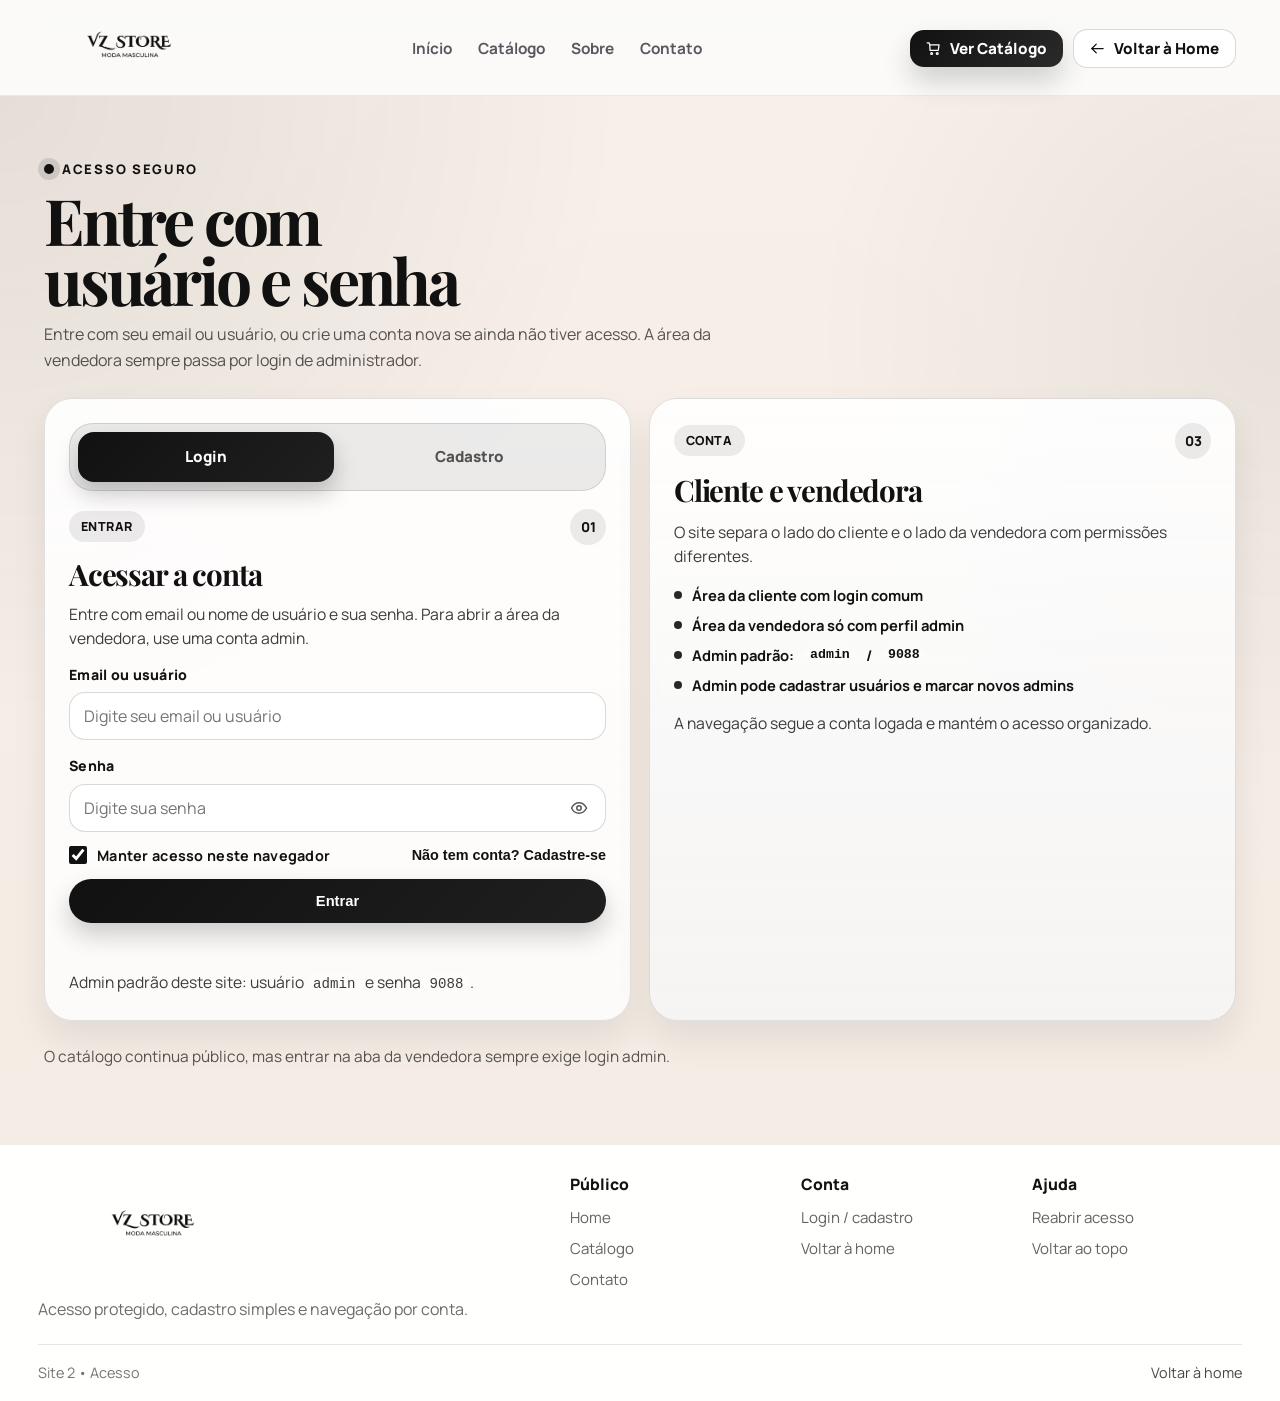
==== paginas/acesso.html @ 2d8616bf "Prepare VzSTORE site for GitHub Pages and fix seller access logic" ====
<!doctype html>
<html lang="pt-BR">
  <head>
    <meta charset="utf-8" />
    <meta name="viewport" content="width=device-width, initial-scale=1" />
    <title>VzSTORE | Acesso</title>
    <meta
      name="description"
      content="Página de login e cadastro da loja."
    />
    <link rel="preconnect" href="https://fonts.googleapis.com" />
    <link rel="preconnect" href="https://fonts.gstatic.com" crossorigin />
    <link
      href="https://fonts.googleapis.com/css2?family=Manrope:wght@400;500;600;700;800&family=Playfair+Display:wght@700;800&display=swap"
      rel="stylesheet"
    />
    <link rel="stylesheet" href="../estilizacoes/styles.css" />
  </head>
  <body data-page="access">
    <div class="page page--access">
      <header class="topbar">
        <div class="topbar__brand-group">
          <a class="brand" href="index.html" aria-label="Página inicial">
            <span class="brand__mark" aria-hidden="true"></span>
            <span class="brand__name">VzSTORE</span>
          </a>
        </div>

        <nav class="nav" aria-label="Navegação principal">
          <a class="nav__link" href="index.html#inicio">Início</a>
          <a class="nav__link" href="catalogo.html">Catálogo</a>
          <a class="nav__link" href="index.html#sobre">Sobre</a>
          <a class="nav__link" href="index.html#contato" data-whatsapp-link data-whatsapp-fallback="index.html#contato">Contato</a>
        </nav>

        <div class="topbar__actions">
          <a class="btn btn--solid" href="catalogo.html">
            <span class="btn__icon" aria-hidden="true">
              <svg viewBox="0 0 24 24" fill="none" stroke="currentColor" stroke-width="2" stroke-linecap="round" stroke-linejoin="round">
                <path d="M6 6h15l-1.5 9h-13z" />
                <path d="M6 6 5 3H2" />
                <circle cx="9" cy="20" r="1.5" />
                <circle cx="18" cy="20" r="1.5" />
              </svg>
            </span>
            <span>Ver Catálogo</span>
          </a>
          <a class="btn btn--light" href="index.html">
            <span class="btn__icon" aria-hidden="true">
              <svg viewBox="0 0 24 24" fill="none" stroke="currentColor" stroke-width="2" stroke-linecap="round" stroke-linejoin="round">
                <path d="M3 12h18" />
                <path d="m10 5-7 7 7 7" />
              </svg>
            </span>
            <span>Voltar à Home</span>
          </a>
        </div>
      </header>

      <main class="main">
        <section class="access" aria-labelledby="acesso-title">
          <div class="access__intro">
            <p class="access__eyebrow">Acesso seguro</p>
            <h1 class="access__title" id="acesso-title">Entre com usuário e senha</h1>
            <p class="access__lead">
              Entre com seu email ou usuário, ou crie uma conta nova se ainda não tiver acesso. A área da vendedora
              sempre passa por login de administrador.
            </p>
          </div>

          <div class="access-grid">
            <article class="access-card access-card--panel">
              <div class="access-tabs" role="tablist" aria-label="Entrar ou cadastrar">
                <button class="access-tab is-active" type="button" role="tab" aria-selected="true" data-access-tab="login">
                  Login
                </button>
                <button class="access-tab" type="button" role="tab" aria-selected="false" data-access-tab="register">
                  Cadastro
                </button>
              </div>

              <div class="access-panel is-active" data-access-panel="login" role="tabpanel">
                <form class="access-form" data-login-form>
                  <div class="access-card__top">
                    <span class="summary-card__chip">Entrar</span>
                    <span class="access-card__badge" aria-hidden="true">01</span>
                  </div>
                  <h3>Acessar a conta</h3>
                  <p>Entre com email ou nome de usuário e sua senha. Para abrir a área da vendedora, use uma conta admin.</p>

                  <input type="hidden" name="next" value="" data-login-next />

                  <label class="field">
                    <span>Email ou usuário</span>
                    <input
                      type="text"
                      name="identifier"
                      autocomplete="username"
                      placeholder="Digite seu email ou usuário"
                      required
                      data-login-identifier
                    />
                  </label>

                  <div class="field field--password">
                    <label for="login-password"><span>Senha</span></label>
                    <div class="field__password">
                      <input
                        id="login-password"
                        type="password"
                        name="password"
                        autocomplete="current-password"
                        placeholder="Digite sua senha"
                        required
                        data-login-password
                      />
                      <button
                        class="password-toggle"
                        type="button"
                        data-toggle-password
                        aria-pressed="false"
                        aria-label="Mostrar senha"
                        title="Mostrar senha"
                      >
                        <svg class="password-toggle__icon password-toggle__icon--show" viewBox="0 0 24 24" fill="none" stroke="currentColor" stroke-width="2" stroke-linecap="round" stroke-linejoin="round" aria-hidden="true">
                          <path d="M2 12s3.5-7 10-7 10 7 10 7-3.5 7-10 7-10-7-10-7Z" />
                          <circle cx="12" cy="12" r="3" />
                        </svg>
                        <svg class="password-toggle__icon password-toggle__icon--hide" viewBox="0 0 24 24" fill="none" stroke="currentColor" stroke-width="2" stroke-linecap="round" stroke-linejoin="round" aria-hidden="true">
                          <path d="M3 3l18 18" />
                          <path d="M10.6 10.6A3 3 0 0 0 12 15a3 3 0 0 0 2.4-1.2" />
                          <path d="M5.6 5.6C3.5 7.5 2 12 2 12s3.5 7 10 7a10.4 10.4 0 0 0 3.4-.6" />
                          <path d="M18.4 18.4C20.5 16.5 22 12 22 12s-3.5-7-10-7a10.4 10.4 0 0 0-3.4.6" />
                        </svg>
                      </button>
                    </div>
                  </div>

                  <div class="access-form__meta">
                    <label class="field field--inline">
                      <input type="checkbox" name="remember" checked />
                      <span>Manter acesso neste navegador</span>
                    </label>
                    <button class="access-form__link" type="button" data-access-switch="register">
                      Não tem conta? Cadastre-se
                    </button>
                  </div>

                  <button class="access-card__action" type="submit">Entrar</button>
                  <p class="access-form__status" data-login-message></p>
                  <p class="access-form__hint">Admin padrão deste site: usuário <code>admin</code> e senha <code>9088</code>.</p>
                </form>
              </div>

              <div class="access-panel" data-access-panel="register" hidden role="tabpanel">
                <form class="access-form" data-register-form>
                  <div class="access-card__top">
                    <span class="summary-card__chip">Cadastro</span>
                    <span class="access-card__badge" aria-hidden="true">02</span>
                  </div>
                  <h3>Criar conta</h3>
                  <p>Cadastre-se em poucos passos e depois use seu email ou usuário para entrar sempre que voltar.</p>

                  <div class="field-grid">
                    <label class="field">
                      <span>Nome</span>
                      <input type="text" name="name" autocomplete="name" placeholder="Seu nome" required data-register-name />
                    </label>
                    <label class="field">
                      <span>Email</span>
                      <input type="email" name="email" autocomplete="email" placeholder="voce@exemplo.com" required data-register-email />
                    </label>
                    <label class="field">
                      <span>Usuário</span>
                      <input type="text" name="username" autocomplete="username" placeholder="Escolha um usuário" required data-register-username />
                    </label>
                    <label class="field field--wide">
                      <span>Foto do perfil</span>
                      <input type="file" name="imageFile" accept="image/*" data-register-image-file />
                    </label>

                    <div class="field field--password">
                      <label for="register-password"><span>Senha</span></label>
                      <div class="field__password">
                        <input
                          id="register-password"
                          type="password"
                          name="password"
                          autocomplete="new-password"
                          placeholder="Crie sua senha"
                          required
                          data-register-password
                        />
                        <button
                          class="password-toggle"
                          type="button"
                          data-toggle-password
                          aria-pressed="false"
                          aria-label="Mostrar senha"
                          title="Mostrar senha"
                        >
                          <svg class="password-toggle__icon password-toggle__icon--show" viewBox="0 0 24 24" fill="none" stroke="currentColor" stroke-width="2" stroke-linecap="round" stroke-linejoin="round" aria-hidden="true">
                            <path d="M2 12s3.5-7 10-7 10 7 10 7-3.5 7-10 7-10-7-10-7Z" />
                            <circle cx="12" cy="12" r="3" />
                          </svg>
                          <svg class="password-toggle__icon password-toggle__icon--hide" viewBox="0 0 24 24" fill="none" stroke="currentColor" stroke-width="2" stroke-linecap="round" stroke-linejoin="round" aria-hidden="true">
                            <path d="M3 3l18 18" />
                            <path d="M10.6 10.6A3 3 0 0 0 12 15a3 3 0 0 0 2.4-1.2" />
                            <path d="M5.6 5.6C3.5 7.5 2 12 2 12s3.5 7 10 7a10.4 10.4 0 0 0 3.4-.6" />
                            <path d="M18.4 18.4C20.5 16.5 22 12 22 12s-3.5-7-10-7a10.4 10.4 0 0 0-3.4.6" />
                          </svg>
                        </button>
                      </div>
                    </div>

                    <label class="field">
                      <span>Confirmar senha</span>
                      <input
                        type="password"
                        name="confirmPassword"
                        autocomplete="new-password"
                        placeholder="Repita sua senha"
                        required
                        data-register-confirm
                      />
                    </label>
                  </div>

                  <div class="access-form__meta">
                    <p class="access-form__hint">Você poderá entrar usando seu email ou seu usuário.</p>
                    <button class="access-form__link" type="button" data-access-switch="login">
                      Já tenho conta
                    </button>
                  </div>

                  <button class="access-card__action" type="submit">Criar conta e entrar</button>
                  <p class="access-form__status" data-register-message></p>
                </form>
              </div>
            </article>

            <article class="access-card access-card--info">
              <div class="access-card__top">
                <span class="summary-card__chip">Conta</span>
                <span class="access-card__badge" aria-hidden="true">03</span>
              </div>
              <h3>Cliente e vendedora</h3>
              <p>O site separa o lado do cliente e o lado da vendedora com permissões diferentes.</p>
              <ul class="access-card__list" aria-label="Dicas de acesso">
                <li>Área da cliente com login comum</li>
                <li>Área da vendedora só com perfil admin</li>
                <li>Admin padrão: <code>admin</code> / <code>9088</code></li>
                <li>Admin pode cadastrar usuários e marcar novos admins</li>
              </ul>
              <p class="access-note">
                A navegação segue a conta logada e mantém o acesso organizado.
              </p>
            </article>
          </div>

          <p class="access-note">
            O catálogo continua público, mas entrar na aba da vendedora sempre exige login admin.
          </p>
        </section>
      </main>

      <footer class="footer">
        <div class="footer__inner">
          <div class="footer__brand">
            <a class="brand brand--footer" href="index.html">
              <span class="brand__mark" aria-hidden="true"></span>
              <span class="brand__name">VzSTORE</span>
            </a>
            <p>
              Acesso protegido, cadastro simples e navegação por conta.
            </p>
          </div>

          <div class="footer__columns">
            <div class="footer__group">
              <h3>Público</h3>
              <a href="index.html">Home</a>
              <a href="catalogo.html">Catálogo</a>
              <a href="index.html#contato" data-whatsapp-link data-whatsapp-fallback="index.html#contato">Contato</a>
            </div>

            <div class="footer__group">
              <h3>Conta</h3>
              <a href="acesso.html">Login / cadastro</a>
              <a href="index.html">Voltar à home</a>
            </div>

            <div class="footer__group">
              <h3>Ajuda</h3>
              <a href="acesso.html">Reabrir acesso</a>
              <a href="#acesso-title">Voltar ao topo</a>
            </div>
          </div>
        </div>

        <div class="footer__small">
          <span>Site 2 • Acesso</span>
          <a href="index.html">Voltar à home</a>
        </div>
      </footer>
    </div>
    <script defer src="../scripts/site.js"></script>
  </body>
</html>
---- estilizacoes/styles.css ----
:root {
  --bg: #0d0f14;
  --shell: rgba(255, 255, 255, 0.94);
  --shell-line: rgba(255, 255, 255, 0.42);
  --text: #1b1820;
  --muted: #69616f;
  --accent: #111111;
  --accent-strong: #000000;
  --accent-soft: rgba(17, 17, 17, 0.08);
  --cream: #f7efe8;
  --shadow: 0 30px 80px rgba(0, 0, 0, 0.34);
  --radius: 30px;
}

*,
*::before,
*::after {
  box-sizing: border-box;
}

html {
  scroll-behavior: smooth;
  scroll-padding-top: var(--topbar-height, 88px);
}

body {
  margin: 0;
  min-height: 100dvh;
  font-family: "Manrope", system-ui, -apple-system, BlinkMacSystemFont, "Segoe UI", sans-serif;
  color: var(--text);
  overflow-x: hidden;
  background: var(--cream);
  padding-top: var(--topbar-height, 88px);
}

body.is-cart-dialog-open,
body.is-ui-dialog-open {
  overflow: hidden;
}

a {
  color: inherit;
}

.page {
  position: relative;
  display: flex;
  flex-direction: column;
  width: 100%;
  min-height: 100dvh;
  margin: 0;
  overflow-x: hidden;
  border-radius: 0;
  background: transparent;
}

.page--home {
  background: var(--cream);
}

.page--access {
  background:
    radial-gradient(circle at top left, rgba(17, 17, 17, 0.08), transparent 34%),
    radial-gradient(circle at right 18%, rgba(17, 17, 17, 0.06), transparent 28%),
    linear-gradient(180deg, #f7efe8 0%, #f4ebe3 100%);
}

.page--checkout {
  background:
    radial-gradient(circle at top left, rgba(17, 17, 17, 0.08), transparent 34%),
    radial-gradient(circle at right 18%, rgba(17, 17, 17, 0.05), transparent 28%),
    linear-gradient(180deg, #f8f0ea 0%, #f4ebe3 100%);
}

.topbar {
  position: fixed;
  inset: 0 0 auto 0;
  z-index: 120;
  display: flex;
  align-items: center;
  justify-content: space-between;
  gap: 16px;
  padding: 10px clamp(18px, 4vw, 44px) 8px;
  background: rgba(255, 255, 255, 0.66);
  border-bottom: 1px solid rgba(25, 18, 22, 0.07);
  backdrop-filter: blur(18px);
}

.topbar__brand-group {
  display: flex;
  align-items: center;
  gap: 10px;
  min-width: 0;
  margin-left: -80px;
}

.brand {
  display: inline-flex;
  align-items: center;
  gap: 10px;
  text-decoration: none;
  font-weight: 800;
  letter-spacing: 0.02em;
  white-space: nowrap;
}

.brand__mark {
  width: 18px;
  height: 18px;
  border-radius: 999px;
  background: radial-gradient(circle at 35% 35%, #5f5f5f 0%, var(--accent) 42%, var(--accent-strong) 100%);
  box-shadow: 0 0 0 8px rgba(17, 17, 17, 0.11);
}

.topbar .brand__mark {
  width: clamp(240px, 18vw, 340px);
  height: clamp(74px, 6vw, 110px);
  transform: scale(1.42);
  transform-origin: left center;
}

.brand__name {
  font-size: 0.98rem;
}

.topbar__menu-toggle {
  display: inline-grid;
  place-items: center;
  width: 40px;
  height: 40px;
  padding: 0;
  flex: 0 0 auto;
  border-radius: 12px;
  border: 1px solid rgba(17, 17, 17, 0.2);
  background: rgba(255, 255, 255, 0.9);
  color: var(--accent);
  box-shadow: 0 10px 18px rgba(16, 12, 10, 0.06);
  cursor: pointer;
  transition:
    transform 0.2s ease,
    border-color 0.2s ease,
    background 0.2s ease,
    box-shadow 0.2s ease,
    color 0.2s ease;
  will-change: transform;
}

.topbar__menu-toggle svg {
  width: 18px;
  height: 18px;
  display: block;
}

.topbar__menu-toggle:hover {
  transform: translateY(-1px) scale(1.03);
  border-color: rgba(17, 17, 17, 0.32);
  box-shadow: 0 14px 22px rgba(16, 12, 10, 0.08);
}

.topbar__menu-toggle:active {
  transform: translateY(0) scale(0.95);
}

.topbar__menu-toggle.is-active,
.topbar__menu-toggle[aria-expanded="true"] {
  color: #fff;
  background: linear-gradient(135deg, var(--accent), #1f1f1f);
  border-color: transparent;
  box-shadow: 0 14px 24px rgba(17, 17, 17, 0.22);
}

.nav {
  display: flex;
  align-items: center;
  gap: 26px;
  flex-wrap: wrap;
  justify-content: center;
}

.nav__link {
  position: relative;
  text-decoration: none;
  color: rgba(27, 24, 32, 0.72);
  font-size: 0.96rem;
  font-weight: 700;
  transition: color 0.2s ease;
}

.nav__link:hover,
.nav__link[aria-current="page"] {
  color: var(--accent);
}

.nav__link::after {
  content: "";
  position: absolute;
  left: 0;
  right: 0;
  bottom: -8px;
  height: 2px;
  border-radius: 999px;
  background: currentColor;
  transform: scaleX(0);
  transform-origin: center;
  transition: transform 0.2s ease;
  opacity: 0.85;
}

.nav__link:hover::after,
.nav__link[aria-current="page"]::after {
  transform: scaleX(1);
}

.topbar__actions {
  display: flex;
  align-items: center;
  gap: 10px;
  flex-wrap: wrap;
  justify-content: flex-end;
}

.btn {
  display: inline-flex;
  align-items: center;
  gap: 9px;
  padding: 11px 16px;
  border-radius: 14px;
  text-decoration: none;
  font-size: 0.95rem;
  font-weight: 800;
  line-height: 1;
  transition:
    transform 0.2s ease,
    box-shadow 0.2s ease,
    background 0.2s ease,
    border-color 0.2s ease;
  white-space: nowrap;
  will-change: transform;
}

.btn:hover {
  transform: translateY(-2px) scale(1.02);
}

.btn:active {
  transform: translateY(0) scale(0.97);
}

.btn:disabled {
  opacity: 0.52;
  cursor: not-allowed;
  transform: none;
  box-shadow: none;
}

.btn__icon {
  display: inline-grid;
  place-items: center;
  width: 15px;
  height: 15px;
  flex: 0 0 auto;
}

.btn__icon svg {
  width: 100%;
  height: 100%;
  display: block;
}

.btn--solid {
  color: #fff;
  background: linear-gradient(135deg, var(--accent) 0%, #1f1f1f 100%);
  box-shadow: 0 12px 24px rgba(17, 17, 17, 0.24);
}

.btn--solid:hover {
  box-shadow: 0 16px 28px rgba(17, 17, 17, 0.3);
}

.btn--light {
  color: var(--accent);
  background: rgba(255, 255, 255, 0.98);
  border: 1px solid rgba(17, 17, 17, 0.28);
}

.btn--light:hover {
  background: rgba(255, 255, 255, 1);
  border-color: rgba(17, 17, 17, 0.4);
}

.main {
  display: block;
  width: 100%;
}

.hero {
  position: relative;
  display: grid;
  grid-template-columns: minmax(0, 1.04fr) minmax(0, 0.96fr);
  min-height: clamp(760px, 86dvh, 980px);
  overflow: hidden;
  background: #f7efe8 url("../imagens/fundo.png") center center / cover no-repeat;
}

.hero__copy,
.hero__visual {
  position: relative;
  z-index: 1;
  background: transparent;
}

.hero__copy {
  display: flex;
  flex-direction: column;
  justify-content: center;
  gap: 22px;
  padding: clamp(30px, 4.2vw, 78px) clamp(22px, 5vw, 72px) clamp(48px, 4.5vw, 64px)
    clamp(56px, 8vw, 132px);
}

.hero__eyebrow {
  display: inline-flex;
  align-items: center;
  gap: 8px;
  width: fit-content;
  margin: 0;
  color: var(--accent);
  font-size: 0.94rem;
  font-weight: 900;
  letter-spacing: 0.16em;
  text-transform: uppercase;
}

.hero__eyebrow::before {
  content: "";
  width: 11px;
  height: 11px;
  border-radius: 999px;
  background: var(--accent);
  box-shadow: 0 0 0 7px rgba(17, 17, 17, 0.14);
}

.hero h1 {
  margin: 0;
  max-width: 7.2ch;
  font-family: "Playfair Display", Georgia, serif;
  font-size: clamp(4.25rem, 6.9vw, 7.3rem);
  line-height: 0.88;
  letter-spacing: -0.05em;
}

.hero h1 span {
  color: var(--accent);
}

.hero__lead {
  margin: 0;
  max-width: 38rem;
  color: var(--muted);
  font-size: clamp(1.08rem, 1.35vw, 1.28rem);
  line-height: 1.55;
}

.hero__actions {
  display: flex;
  align-items: center;
  flex-wrap: wrap;
  gap: 18px;
}

.hero__actions .btn {
  min-height: 60px;
  padding: 18px 32px;
  font-size: 1.12rem;
  border-radius: 20px;
}

.hero__benefits {
  display: flex;
  align-items: flex-start;
  flex-wrap: wrap;
  gap: 18px 20px;
  margin: 6px 0 0;
  padding: 0;
  list-style: none;
}

.hero__benefits li {
  display: flex;
  align-items: center;
  gap: 10px;
  color: rgba(27, 24, 32, 0.84);
  font-size: 0.98rem;
  font-weight: 700;
}

.benefit__icon {
  display: grid;
  place-items: center;
  width: 42px;
  height: 42px;
  flex: 0 0 auto;
  color: var(--accent);
  background: rgba(17, 17, 17, 0.08);
  border: 1px solid rgba(17, 17, 17, 0.12);
  border-radius: 14px;
}

.benefit__icon svg {
  width: 19px;
  height: 19px;
}

.benefit__text {
  display: flex;
  flex-direction: column;
  line-height: 1.08;
}

.benefit__text small {
  color: var(--muted);
  font-weight: 600;
}

.hero__visual {
  display: flex;
  align-items: flex-end;
  justify-content: center;
  padding: clamp(18px, 2vw, 28px) clamp(16px, 3vw, 40px) 0 0;
  overflow: visible;
}

.hero__model {
  width: min(100%, 740px);
  max-height: 100%;
  margin-top: 0;
  margin-right: 0;
  filter: none;
  object-fit: contain;
  align-self: flex-end;
  transform: translateY(24px) scale(1.05);
  transform-origin: bottom center;
}

.section {
  position: relative;
  padding-inline: clamp(14px, 2.8vw, 44px);
}

.section__inner {
  width: min(100%, 1600px);
  margin: 0 auto;
}

.section__head {
  display: flex;
  align-items: flex-end;
  justify-content: space-between;
  gap: 20px;
  margin-bottom: 24px;
}

.section__head--stack {
  flex-direction: column;
  align-items: flex-start;
  gap: 10px;
}

.section__eyebrow {
  display: inline-flex;
  align-items: center;
  gap: 8px;
  margin: 0 0 10px;
  color: var(--accent);
  font-size: 0.82rem;
  font-weight: 900;
  letter-spacing: 0.13em;
  text-transform: uppercase;
}

.section__dot {
  width: 10px;
  height: 10px;
  border-radius: 999px;
  background: var(--accent);
  box-shadow: 0 0 0 6px rgba(17, 17, 17, 0.12);
}

.section h2,
.operation-card h3,
.summary-card h3 {
  margin: 0;
  font-family: "Playfair Display", Georgia, serif;
  letter-spacing: -0.04em;
}

.section h2 {
  font-size: clamp(2rem, 3vw, 3.25rem);
  line-height: 0.98;
}

.section__lead {
  margin: 0;
  max-width: 40rem;
  color: var(--muted);
  font-size: 1rem;
  line-height: 1.55;
}

.section__action {
  display: inline-flex;
  align-items: center;
  justify-content: center;
  min-height: 40px;
  padding: 0 18px;
  border-radius: 999px;
  border: 1px solid rgba(17, 17, 17, 0.28);
  color: var(--accent);
  text-decoration: none;
  font-size: 0.92rem;
  font-weight: 800;
  white-space: nowrap;
  transition:
    transform 0.2s ease,
    background 0.2s ease,
    border-color 0.2s ease;
}

.section__action:hover {
  transform: translateY(-1px);
  background: rgba(255, 255, 255, 0.88);
  border-color: rgba(17, 17, 17, 0.42);
}

.section--catalog {
  position: relative;
  isolation: isolate;
  padding-top: clamp(18px, 2.4vw, 32px);
  padding-bottom: clamp(24px, 3vw, 42px);
  background: rgba(255, 255, 255, 0.94);
  box-shadow: 0 -18px 48px rgba(17, 17, 17, 0.16);
}

.section--catalog::before {
  content: "";
  position: absolute;
  inset: -44px 0 auto;
  height: 120px;
  background: linear-gradient(180deg, rgba(17, 17, 17, 0.28) 0%, rgba(17, 17, 17, 0.12) 36%, rgba(17, 17, 17, 0) 100%);
  filter: blur(18px);
  pointer-events: none;
  z-index: 0;
}

.section--catalog .section__inner {
  position: relative;
  z-index: 1;
}

.section--summary {
  padding-top: clamp(24px, 3vw, 42px);
  padding-bottom: clamp(30px, 4vw, 52px);
  background: rgba(248, 240, 235, 0.92);
}

.section--operations {
  padding-top: clamp(34px, 4vw, 64px);
  padding-bottom: clamp(42px, 5vw, 76px);
  background: rgba(255, 249, 245, 0.95);
}

.section--cta {
  padding-top: clamp(20px, 2.6vw, 34px);
  padding-bottom: clamp(22px, 3vw, 38px);
  background: linear-gradient(180deg, rgba(248, 240, 235, 0.95), rgba(255, 255, 255, 0.94));
}

.catalog-rail {
  display: grid;
  grid-auto-flow: column;
  grid-auto-columns: clamp(240px, 31vw, 300px);
  gap: 16px;
  align-items: stretch;
  width: 100%;
  overflow-x: auto;
  overflow-y: hidden;
  padding-bottom: 10px;
  overscroll-behavior-x: contain;
  scroll-snap-type: x proximity;
  -webkit-overflow-scrolling: touch;
}

.catalog-workspace {
  display: grid;
  grid-template-columns: minmax(0, 1fr) minmax(300px, 360px);
  gap: 24px;
  align-items: start;
}

.catalog-workspace > .catalog-rail {
  min-width: 0;
}

.catalog-cart-panel {
  position: sticky;
  top: calc(var(--topbar-height, 88px) + 16px);
  align-self: start;
  min-width: 0;
}

.catalog-cart-panel__card {
  min-height: 0;
}

.catalog-cart-panel__card .cart-preview {
  display: grid;
  gap: 14px;
}

.catalog-cart-panel__card--empty {
  gap: 14px;
}

.catalog-rail--carousel {
  width: 100%;
}

.catalog-rail > .product-card {
  width: 100%;
  min-width: 0;
  scroll-snap-align: start;
}

.catalog-carousel {
  display: grid;
  gap: 14px;
  width: 100%;
}

.catalog-carousel__toolbar {
  display: flex;
  align-items: center;
  justify-content: space-between;
  gap: 12px;
  flex-wrap: wrap;
}

.catalog-carousel__controls {
  display: flex;
  align-items: center;
  gap: 10px;
  flex-wrap: wrap;
}

.catalog-carousel__nav {
  display: inline-flex;
  align-items: center;
  justify-content: center;
  min-height: 44px;
  padding: 0 16px;
  border-radius: 999px;
  border: 1px solid rgba(17, 17, 17, 0.16);
  background: rgba(255, 255, 255, 0.92);
  color: var(--accent);
  font: inherit;
  font-size: 0.9rem;
  font-weight: 900;
  cursor: pointer;
  box-shadow: 0 10px 18px rgba(16, 12, 10, 0.08);
  transition:
    transform 0.2s ease,
    box-shadow 0.2s ease,
    background 0.2s ease,
    border-color 0.2s ease;
}

.catalog-carousel__nav:hover:not(:disabled) {
  transform: translateY(-1px);
  border-color: rgba(17, 17, 17, 0.3);
  box-shadow: 0 14px 22px rgba(16, 12, 10, 0.12);
}

.catalog-carousel__nav--primary {
  color: #fff;
  background: linear-gradient(135deg, var(--accent) 0%, #1f1f1f 100%);
  border-color: transparent;
}

.catalog-carousel__nav:disabled {
  opacity: 0.58;
  cursor: not-allowed;
  box-shadow: none;
}

.catalog-carousel__status {
  display: inline-flex;
  align-items: center;
  min-height: 44px;
  padding: 0 14px;
  border-radius: 999px;
  background: rgba(17, 17, 17, 0.08);
  color: var(--accent);
  font-size: 0.76rem;
  font-weight: 900;
  letter-spacing: 0.08em;
  text-transform: uppercase;
  white-space: nowrap;
}

.catalog-carousel__viewport {
  overflow: hidden;
  width: 100%;
}

.catalog-carousel__track {
  display: flex;
  align-items: stretch;
  transition: transform 0.42s ease;
  will-change: transform;
}

.catalog-carousel__page {
  flex: 0 0 100%;
  min-width: 100%;
  display: grid;
  grid-template-columns: repeat(5, minmax(0, 1fr));
  grid-auto-rows: minmax(0, 1fr);
  gap: 16px;
  align-items: stretch;
}

.catalog-rail::-webkit-scrollbar,
.catalog-carousel__page::-webkit-scrollbar {
  height: 10px;
}

.catalog-rail::-webkit-scrollbar-track,
.catalog-carousel__page::-webkit-scrollbar-track {
  background: rgba(17, 17, 17, 0.08);
  border-radius: 999px;
}

.catalog-rail::-webkit-scrollbar-thumb,
.catalog-carousel__page::-webkit-scrollbar-thumb {
  background: rgba(17, 17, 17, 0.34);
  border-radius: 999px;
}

.catalog-rail,
.catalog-carousel__page {
  scrollbar-width: thin;
  scrollbar-color: rgba(17, 17, 17, 0.34) rgba(17, 17, 17, 0.08);
}

.catalog-stage {
  position: relative;
  width: 100%;
}

.catalog-stage__nav {
  position: absolute;
  top: 50%;
  z-index: 6;
  display: none;
  place-items: center;
  width: 48px;
  height: 48px;
  padding: 0;
  border-radius: 16px;
  border: 1px solid rgba(17, 17, 17, 0.18);
  background: rgba(255, 255, 255, 0.94);
  color: var(--accent);
  box-shadow: 0 14px 24px rgba(16, 12, 10, 0.14);
  backdrop-filter: blur(14px);
  transform: translateY(-50%);
  cursor: pointer;
  transition:
    transform 0.2s ease,
    box-shadow 0.2s ease,
    border-color 0.2s ease,
    background 0.2s ease,
    opacity 0.2s ease;
  will-change: transform;
}

.catalog-stage__nav svg {
  width: 18px;
  height: 18px;
  display: block;
}

.catalog-stage__nav--prev {
  left: 10px;
}

.catalog-stage__nav--next {
  right: 10px;
}

.catalog-stage__nav:hover:not(:disabled) {
  transform: translateY(calc(-50% - 1px)) scale(1.05);
  border-color: rgba(17, 17, 17, 0.34);
  box-shadow: 0 18px 28px rgba(16, 12, 10, 0.18);
}

.catalog-stage__nav:active:not(:disabled) {
  transform: translateY(-50%) scale(0.95);
}

.catalog-stage__nav:disabled {
  opacity: 0.38;
  cursor: not-allowed;
  box-shadow: none;
}

.catalog-stage[data-catalog-stage-scrollable="true"] .catalog-stage__nav {
  display: inline-grid;
}

.catalog-stage[data-catalog-stage-scrollable="false"] .catalog-stage__nav {
  opacity: 0;
  visibility: hidden;
  pointer-events: none;
}

.product-card {
  position: relative;
  display: flex;
  flex-direction: column;
  min-height: 468px;
  padding: 14px 14px 12px;
  border-radius: 22px;
  overflow: hidden;
  color: #fff;
  background: linear-gradient(180deg, #121212 0%, #2a2a2a 100%);
  box-shadow: 0 18px 30px rgba(17, 17, 17, 0.24);
}

.product-card__tag {
  position: relative;
  z-index: 1;
  display: inline-flex;
  width: fit-content;
  align-items: center;
  padding: 7px 12px;
  border-radius: 999px;
  background: rgba(255, 255, 255, 0.18);
  font-size: 0.8rem;
  font-weight: 800;
  letter-spacing: 0.04em;
}

.product-card__art {
  position: relative;
  display: block;
  flex: 1 1 auto;
  margin: 8px 0 12px;
  min-height: 302px;
  border-radius: 18px;
  background:
    radial-gradient(circle at 50% 24%, rgba(255, 255, 255, 0.42) 0%, rgba(255, 255, 255, 0.1) 42%, transparent 63%),
    linear-gradient(180deg, rgba(255, 255, 255, 0.08), rgba(255, 255, 255, 0));
}

.product-card__art--photo {
  background-size: contain;
  background-position: center;
  background-repeat: no-repeat;
}

.product-card__photo-overlay {
  position: absolute;
  inset: 0;
  background:
    linear-gradient(180deg, rgba(255, 255, 255, 0.06) 0%, rgba(17, 17, 17, 0.12) 100%),
    linear-gradient(135deg, rgba(0, 0, 0, 0.06), transparent 58%);
}

.product-card__halo {
  position: absolute;
  inset: 18px 18px 24px;
  border-radius: 50%;
  background: radial-gradient(circle at 50% 40%, rgba(255, 255, 255, 0.36) 0%, rgba(255, 255, 255, 0.06) 54%, transparent 70%);
}

.product-card__silhouette {
  position: absolute;
  left: 50%;
  bottom: -2%;
  width: 58%;
  height: 82%;
  transform: translateX(-50%);
  border-radius: 46% 46% 38% 38% / 38% 38% 22% 22%;
  background:
    linear-gradient(180deg, rgba(255, 255, 255, 0.97) 0%, rgba(255, 255, 255, 0.72) 100%);
  box-shadow: 0 0 0 1px rgba(255, 255, 255, 0.14);
}

.product-card--a .product-card__silhouette {
  width: 50%;
  height: 86%;
  transform: translateX(-50%) rotate(-6deg);
}

.product-card--b .product-card__silhouette {
  width: 56%;
  height: 82%;
  transform: translateX(-50%) rotate(3deg);
}

.product-card--c .product-card__silhouette {
  width: 46%;
  height: 78%;
  transform: translateX(-50%) rotate(-2deg);
}

.product-card--d .product-card__silhouette {
  width: 48%;
  height: 84%;
  transform: translateX(-50%) rotate(1deg);
}

.product-card__foot {
  position: relative;
  z-index: 1;
  display: flex;
  align-items: flex-end;
  justify-content: space-between;
  gap: 12px;
  margin-top: auto;
}

.product-card__foot h3 {
  margin: 0;
  font-size: 1rem;
  font-weight: 800;
}

.product-card__foot p {
  margin: 4px 0 0;
  font-size: 0.84rem;
  line-height: 1.35;
  color: rgba(255, 255, 255, 0.82);
}

.product-card__meta {
  margin-top: 6px !important;
  font-size: 0.76rem !important;
  color: rgba(255, 255, 255, 0.68) !important;
}

.product-card__foot strong {
  font-size: 1.16rem;
  font-weight: 900;
  letter-spacing: -0.03em;
  white-space: nowrap;
}

.product-card__action {
  position: absolute;
  right: 12px;
  bottom: 12px;
  z-index: 1;
  display: inline-flex;
  align-items: center;
  justify-content: center;
  min-height: 28px;
  padding: 0 12px;
  border-radius: 999px;
  background: rgba(255, 255, 255, 0.92);
  color: var(--accent);
  text-decoration: none;
  font-size: 0.74rem;
  font-weight: 800;
  box-shadow: 0 8px 14px rgba(21, 10, 8, 0.1);
}

.product-card__action:disabled {
  opacity: 0.72;
  pointer-events: none;
}

.product-card__art[data-open-product] {
  cursor: pointer;
  transition:
    transform 0.2s ease,
    box-shadow 0.2s ease,
    filter 0.2s ease;
}

.product-card__art[data-open-product]:hover {
  transform: translateY(-2px);
  filter: saturate(1.04);
}

.product-card__gallery-count {
  position: absolute;
  left: 12px;
  top: 12px;
  z-index: 1;
  display: inline-flex;
  align-items: center;
  padding: 6px 10px;
  border-radius: 999px;
  background: rgba(12, 13, 18, 0.46);
  color: #fff;
  font-size: 0.72rem;
  font-weight: 900;
  letter-spacing: 0.04em;
  backdrop-filter: blur(10px);
  box-shadow: 0 10px 18px rgba(12, 13, 18, 0.16);
}

.summary-grid {
  display: grid;
  grid-template-columns: repeat(4, minmax(0, 1fr));
  gap: 18px;
  align-items: stretch;
}

.summary-grid--split {
  grid-template-columns: repeat(2, minmax(0, 1fr));
}

.summary-card {
  display: flex;
  flex-direction: column;
  gap: 12px;
  min-height: 236px;
  padding: 18px;
  border-radius: 22px;
  background: linear-gradient(180deg, rgba(255, 255, 255, 0.86), rgba(255, 255, 255, 0.74));
  border: 1px solid rgba(17, 17, 17, 0.12);
  box-shadow: 0 18px 34px rgba(16, 12, 10, 0.08);
}

.summary-card--tall {
  min-height: 278px;
}

.summary-card__top {
  display: flex;
  align-items: center;
  justify-content: space-between;
  gap: 12px;
}

.summary-card__chip {
  display: inline-flex;
  align-items: center;
  padding: 7px 12px;
  border-radius: 999px;
  background: var(--accent-soft);
  color: var(--accent);
  font-size: 0.78rem;
  font-weight: 900;
  letter-spacing: 0.04em;
  text-transform: uppercase;
}

.summary-card__badge {
  display: inline-grid;
  place-items: center;
  width: 34px;
  height: 34px;
  border-radius: 999px;
  color: var(--accent);
  background: rgba(17, 17, 17, 0.08);
  font-size: 0.85rem;
  font-weight: 900;
}

.summary-card h3 {
  font-size: clamp(1.2rem, 1.55vw, 1.54rem);
  line-height: 1;
}

.summary-card p {
  margin: 0;
  color: var(--muted);
  font-size: 0.98rem;
  line-height: 1.55;
}

.summary-card__list {
  display: flex;
  flex-wrap: wrap;
  gap: 8px;
  margin: auto 0 0;
  padding: 0;
  list-style: none;
}

.summary-card__list li {
  display: inline-flex;
  align-items: center;
  padding: 7px 10px;
  border-radius: 999px;
  background: rgba(17, 17, 17, 0.08);
  color: rgba(27, 24, 32, 0.8);
  font-size: 0.8rem;
  font-weight: 700;
}

.summary-card__action {
  display: inline-flex;
  align-items: center;
  width: fit-content;
  margin-top: 2px;
  color: var(--accent);
  text-decoration: none;
  font-size: 0.92rem;
  font-weight: 800;
}

.summary-card__action:hover {
  text-decoration: underline;
}

.operations-grid {
  display: grid;
  grid-template-columns: minmax(0, 1.35fr) minmax(0, 0.95fr);
  gap: 18px;
  align-items: stretch;
}

.operation-card {
  display: flex;
  flex-direction: column;
  gap: 18px;
  min-height: 420px;
  padding: 24px;
  border-radius: 28px;
  background: linear-gradient(180deg, rgba(255, 255, 255, 0.88), rgba(255, 255, 255, 0.74));
  border: 1px solid rgba(17, 17, 17, 0.11);
  box-shadow: 0 18px 34px rgba(16, 12, 10, 0.08);
}

.operation-card--kanban {
  min-height: 460px;
}

.operation-card__header {
  display: flex;
  align-items: flex-start;
  justify-content: space-between;
  gap: 16px;
}

.operation-card h3 {
  margin-top: 6px;
  font-size: clamp(1.45rem, 2vw, 2rem);
  line-height: 1;
}

.kanban {
  display: grid;
  grid-template-columns: repeat(4, minmax(0, 1fr));
  gap: 14px;
}

.kanban__col {
  display: flex;
  flex-direction: column;
  gap: 10px;
  padding: 14px;
  border-radius: 20px;
  background: rgba(17, 17, 17, 0.06);
  border: 1px solid rgba(17, 17, 17, 0.08);
  min-height: 250px;
}

.kanban__col h4 {
  margin: 0;
  color: var(--accent);
  font-size: 0.9rem;
  font-weight: 900;
  letter-spacing: 0.05em;
  text-transform: uppercase;
}

.kanban__item {
  padding: 12px 12px 13px;
  border-radius: 16px;
  background: rgba(255, 255, 255, 0.98);
  box-shadow: 0 10px 18px rgba(16, 12, 10, 0.06);
  color: var(--muted);
  font-size: 0.88rem;
  line-height: 1.4;
}

.kanban__item strong {
  display: block;
  margin-bottom: 4px;
  color: var(--text);
  font-size: 0.92rem;
}

.payment-list {
  display: grid;
  gap: 14px;
  margin: 2px 0 0;
  padding: 0;
  list-style: none;
}

.payment-list li {
  display: grid;
  grid-template-columns: auto minmax(0, 1fr);
  gap: 14px;
  align-items: flex-start;
  padding: 14px;
  border-radius: 20px;
  background: rgba(17, 17, 17, 0.06);
  border: 1px solid rgba(17, 17, 17, 0.11);
}

.payment-list__icon {
  display: grid;
  place-items: center;
  width: 42px;
  height: 42px;
  border-radius: 14px;
  background: linear-gradient(135deg, var(--accent), #2a2a2a);
  color: #fff;
  font-size: 0.95rem;
  font-weight: 900;
}

.payment-list strong {
  display: block;
  color: var(--text);
  font-size: 1rem;
}

.payment-list p {
  margin: 4px 0 0;
  color: var(--muted);
  font-size: 0.92rem;
  line-height: 1.45;
}

.operation-card__action {
  display: inline-flex;
  align-items: center;
  justify-content: center;
  width: fit-content;
  margin-top: auto;
  padding: 0 18px;
  min-height: 44px;
  border-radius: 999px;
  background: linear-gradient(135deg, var(--accent) 0%, #1f1f1f 100%);
  color: #fff;
  text-decoration: none;
  font-size: 0.92rem;
  font-weight: 800;
  box-shadow: 0 12px 24px rgba(17, 17, 17, 0.2);
}

.cta-banner {
  display: flex;
  align-items: center;
  justify-content: space-between;
  gap: 20px;
  padding: clamp(18px, 2.3vw, 28px);
  border-radius: 24px;
  background:
    linear-gradient(135deg, rgba(17, 17, 17, 0.12), rgba(255, 255, 255, 0.94)),
    rgba(255, 255, 255, 0.86);
  border: 1px solid rgba(17, 17, 17, 0.12);
  box-shadow: 0 18px 34px rgba(16, 12, 10, 0.08);
}

.cta-banner h2 {
  max-width: 12ch;
}

.cta-banner p {
  margin: 12px 0 0;
  max-width: 42rem;
  color: var(--muted);
  font-size: 1rem;
  line-height: 1.55;
}

.cta-banner__actions {
  display: flex;
  align-items: center;
  gap: 12px;
  flex-wrap: wrap;
}

.access {
  width: min(100%, 1600px);
  margin: 0 auto;
  padding: clamp(30px, 5vw, 72px) clamp(16px, 4vw, 44px) clamp(40px, 6vw, 76px);
  display: grid;
  gap: 24px;
}

.access__intro {
  display: grid;
  gap: 12px;
  max-width: 64rem;
}

.access__eyebrow {
  display: inline-flex;
  align-items: center;
  gap: 8px;
  margin: 0;
  color: var(--accent);
  font-size: 0.82rem;
  font-weight: 900;
  letter-spacing: 0.13em;
  text-transform: uppercase;
}

.access__eyebrow::before {
  content: "";
  width: 10px;
  height: 10px;
  border-radius: 999px;
  background: var(--accent);
  box-shadow: 0 0 0 6px rgba(17, 17, 17, 0.12);
}

.access__title {
  margin: 0;
  max-width: 11ch;
  font-family: "Playfair Display", Georgia, serif;
  font-size: clamp(2.8rem, 5vw, 4.9rem);
  line-height: 0.94;
  letter-spacing: -0.05em;
}

.access__lead {
  margin: 0;
  max-width: 44rem;
  color: var(--muted);
  font-size: 1rem;
  line-height: 1.6;
}

.access-grid {
  display: grid;
  grid-template-columns: repeat(2, minmax(0, 1fr));
  gap: 18px;
}

.access-card {
  display: flex;
  flex-direction: column;
  gap: 16px;
  min-height: 280px;
  padding: 24px;
  border-radius: 28px;
  border: 1px solid rgba(17, 17, 17, 0.12);
  box-shadow: 0 18px 34px rgba(16, 12, 10, 0.08);
  background: linear-gradient(180deg, rgba(255, 255, 255, 0.9), rgba(255, 255, 255, 0.78));
}

.access-card--panel {
  gap: 18px;
}

.access-card.is-highlighted {
  transform: translateY(-2px);
  border-color: rgba(17, 17, 17, 0.38);
  box-shadow: 0 24px 44px rgba(16, 12, 10, 0.12);
}

.access-card--info {
  background: linear-gradient(180deg, rgba(255, 255, 255, 0.92), rgba(245, 245, 245, 0.88));
}

.access-card--info.is-highlighted {
  border-color: rgba(17, 17, 17, 0.26);
  box-shadow: 0 24px 44px rgba(16, 12, 10, 0.12);
}

.access-tabs {
  display: grid;
  grid-template-columns: repeat(2, minmax(0, 1fr));
  gap: 8px;
  padding: 8px;
  border-radius: 24px;
  background: rgba(17, 17, 17, 0.08);
  border: 1px solid rgba(17, 17, 17, 0.12);
}

.access-tab {
  display: inline-flex;
  align-items: center;
  justify-content: center;
  min-height: 50px;
  padding: 0 16px;
  border: 0;
  border-radius: 16px;
  background: transparent;
  color: var(--muted);
  font: inherit;
  font-size: 0.95rem;
  font-weight: 900;
  cursor: pointer;
  transition:
    background 0.2s ease,
    color 0.2s ease,
    transform 0.2s ease,
    box-shadow 0.2s ease;
}

.access-tab:hover {
  transform: translateY(-1px);
  color: var(--accent);
}

.access-tab.is-active {
  background: linear-gradient(135deg, var(--accent) 0%, #1f1f1f 100%);
  color: #fff;
  box-shadow: 0 12px 22px rgba(17, 17, 17, 0.22);
}

.access-panel {
  display: grid;
  gap: 16px;
}

.access-panel[hidden] {
  display: none;
}

.access-card__top {
  display: flex;
  align-items: center;
  justify-content: space-between;
  gap: 12px;
}

.access-card__badge {
  display: inline-grid;
  place-items: center;
  width: 36px;
  height: 36px;
  border-radius: 999px;
  background: rgba(17, 17, 17, 0.08);
  color: var(--accent);
  font-size: 0.85rem;
  font-weight: 900;
}

.access-card--info .access-card__badge {
  background: rgba(17, 17, 17, 0.08);
  color: var(--accent);
}

.access-card h3 {
  margin: 0;
  font-family: "Playfair Display", Georgia, serif;
  font-size: clamp(1.5rem, 2.3vw, 2.05rem);
  line-height: 1;
  letter-spacing: -0.04em;
}

.access-card p {
  margin: 0;
  color: inherit;
  opacity: 0.82;
  font-size: 0.98rem;
  line-height: 1.55;
}

.access-card__list {
  display: grid;
  gap: 10px;
  margin: 0;
  padding: 0;
  list-style: none;
}

.access-card__list li {
  display: inline-flex;
  align-items: center;
  gap: 10px;
  color: inherit;
  font-size: 0.92rem;
  font-weight: 700;
}

.access-card__list li::before {
  content: "";
  width: 8px;
  height: 8px;
  border-radius: 999px;
  background: currentColor;
  opacity: 0.9;
  flex: 0 0 auto;
}

.access-card__action {
  display: inline-flex;
  align-items: center;
  justify-content: center;
  width: fit-content;
  margin-top: auto;
  padding: 0 18px;
  min-height: 44px;
  border: 0;
  border-radius: 999px;
  background: linear-gradient(135deg, var(--accent) 0%, #1f1f1f 100%);
  color: #fff;
  text-decoration: none;
  font-size: 0.92rem;
  font-weight: 800;
  cursor: pointer;
  box-shadow: 0 12px 24px rgba(17, 17, 17, 0.2);
}

.access-card__action:hover {
  transform: translateY(-1px);
}

.access-form {
  display: flex;
  flex-direction: column;
  gap: 14px;
}

.field {
  display: flex;
  flex-direction: column;
  gap: 8px;
  color: inherit;
}

.field span {
  font-size: 0.88rem;
  font-weight: 800;
  letter-spacing: 0.02em;
}

.field input,
.field select,
.field textarea {
  width: 100%;
  min-height: 48px;
  padding: 12px 14px;
  border: 1px solid rgba(17, 17, 17, 0.16);
  border-radius: 16px;
  background: rgba(255, 255, 255, 0.96);
  color: var(--text);
  font: inherit;
  outline: none;
  transition:
    border-color 0.2s ease,
    box-shadow 0.2s ease,
    background 0.2s ease;
}

.field textarea {
  min-height: 108px;
  resize: vertical;
}

.field input:focus,
.field select:focus,
.field textarea:focus {
  border-color: rgba(17, 17, 17, 0.45);
  box-shadow: 0 0 0 4px rgba(17, 17, 17, 0.1);
  background: #fff;
}

.field__password {
  position: relative;
  width: 100%;
}

.field__password input {
  padding-right: 54px;
}

.password-toggle {
  position: absolute;
  right: 10px;
  top: 50%;
  display: inline-grid;
  place-items: center;
  width: 34px;
  height: 34px;
  padding: 0;
  border: 0;
  border-radius: 12px;
  background: transparent;
  color: var(--muted);
  cursor: pointer;
  transform: translateY(-50%);
  transition:
    color 0.2s ease,
    background 0.2s ease,
    transform 0.2s ease;
}

.password-toggle:hover {
  color: var(--accent);
  background: rgba(17, 17, 17, 0.08);
}

.password-toggle:focus-visible {
  outline: 2px solid rgba(17, 17, 17, 0.48);
  outline-offset: 2px;
}

.password-toggle__icon {
  width: 18px;
  height: 18px;
  flex: 0 0 auto;
}

.password-toggle__icon--hide {
  display: none;
}

.password-toggle[aria-pressed="true"] .password-toggle__icon--show {
  display: none;
}

.password-toggle[aria-pressed="true"] .password-toggle__icon--hide {
  display: block;
}

.field--inline {
  flex-direction: row;
  align-items: center;
  gap: 10px;
}

.field--inline span {
  font-size: 0.9rem;
  font-weight: 700;
}

.field--inline input[type="checkbox"] {
  width: 18px;
  height: 18px;
  min-height: 18px;
  margin: 0;
  accent-color: var(--accent);
}

.access-form__meta {
  display: flex;
  align-items: center;
  justify-content: space-between;
  gap: 14px;
  flex-wrap: wrap;
}

.access-form__link {
  appearance: none;
  display: inline-flex;
  align-items: center;
  justify-content: center;
  padding: 0;
  border: 0;
  background: transparent;
  color: var(--accent);
  text-decoration: none;
  font-size: 0.9rem;
  font-weight: 800;
  cursor: pointer;
}

.access-form__link:hover {
  text-decoration: underline;
}

.access-form__link:focus-visible {
  outline: 2px solid rgba(17, 17, 17, 0.36);
  outline-offset: 3px;
  border-radius: 999px;
}

.access-form__hint {
  margin: 0;
  color: inherit;
  opacity: 0.8;
  font-size: 0.9rem;
  line-height: 1.45;
}

.access-form__status {
  min-height: 1.2rem;
  margin: 0;
  font-size: 0.92rem;
  font-weight: 700;
}

.access-form__status.is-error {
  color: #b93628;
}

.access-form__status.is-success {
  color: #0b7a39;
}

.access-form .access-card__action {
  width: 100%;
  justify-content: center;
}

.access-card code {
  padding: 0.14rem 0.38rem;
  border-radius: 999px;
  background: rgba(255, 255, 255, 0.18);
  font-size: 0.9em;
}

.dashboard-notice {
  margin-bottom: 18px;
}

.portal-layout {
  --portal-sidebar-width: clamp(308px, 27vw, 380px);
  width: min(100%, 1600px);
  margin: 0 auto;
  padding: 0 clamp(14px, 3vw, 44px) 0;
  display: block;
}

.portal-layout__content {
  min-width: 0;
  display: grid;
  gap: 16px;
  transition: margin-left 0.28s ease;
}

body.is-sidebar-open .portal-layout__content {
  margin-left: var(--portal-sidebar-width);
}

.portal-layout__backdrop {
  position: fixed;
  inset: calc(var(--topbar-height, 88px) - 1px) 0 0 0;
  z-index: 35;
  border: 0;
  background: rgba(13, 15, 20, 0.42);
  backdrop-filter: blur(3px);
  opacity: 0;
  visibility: hidden;
  pointer-events: none;
  transition:
    opacity 0.25s ease,
    visibility 0.25s ease;
}

body.is-sidebar-open .portal-layout__backdrop {
  opacity: 1;
  visibility: visible;
  pointer-events: auto;
}

@media (min-width: 1181px) {
  body.is-sidebar-open .portal-layout__backdrop {
    opacity: 0;
    visibility: hidden;
    pointer-events: none;
  }
}

.page--home .main,
.page--catalog .main,
.page--access .main {
  transition: margin-left 0.28s ease;
}

body.is-sidebar-open .page--home .main,
body.is-sidebar-open .page--catalog .main,
body.is-sidebar-open .page--access .main {
  margin-left: var(--portal-sidebar-width);
}

.portal-sidebar {
  position: fixed;
  left: 0;
  top: calc(var(--topbar-height, 88px) - 1px);
  bottom: 0;
  width: var(--portal-sidebar-width);
  display: grid;
  gap: 10px;
  padding: 12px;
  overflow: auto;
  border-radius: 0 0 28px 0;
  background:
    linear-gradient(180deg, rgba(255, 255, 255, 0.96), rgba(255, 247, 243, 0.9)),
    rgba(255, 255, 255, 0.92);
  border: 1px solid rgba(17, 17, 17, 0.12);
  box-shadow: 0 22px 38px rgba(16, 12, 10, 0.08);
  transform: translateX(calc(-100% - 24px));
  transition:
    transform 0.3s ease,
    box-shadow 0.3s ease;
  z-index: 40;
}

body.is-sidebar-open .portal-sidebar {
  transform: translateX(0);
}

.portal-nav {
  display: grid;
  gap: 8px;
  grid-template-columns: repeat(2, minmax(0, 1fr));
}

.portal-nav__link {
  display: grid;
  align-content: center;
  min-height: 68px;
  gap: 0;
  padding: 12px;
  border-radius: 12px;
  text-decoration: none;
  color: var(--text);
  background: rgba(255, 255, 255, 0.72);
  border: 1px solid rgba(17, 17, 17, 0.1);
  box-shadow: 0 10px 18px rgba(16, 12, 10, 0.05);
  transition:
    transform 0.2s ease,
    border-color 0.2s ease,
    background 0.2s ease,
    box-shadow 0.2s ease;
}

.portal-nav__content {
  display: flex;
  align-items: center;
  gap: 10px;
  min-width: 0;
}

.portal-nav__copy {
  display: flex;
  align-items: center;
  min-width: 0;
  flex: 1;
}

.portal-nav__title {
  display: flex;
  align-items: center;
  gap: 8px;
  flex: 1;
  min-width: 0;
  color: inherit;
}

.portal-nav__title-text {
  font-size: 0.82rem;
  font-weight: 900;
  overflow: hidden;
  text-overflow: ellipsis;
  white-space: nowrap;
}

.portal-nav__icon {
  display: inline-grid;
  place-items: center;
  width: 24px;
  height: 24px;
  flex: 0 0 auto;
  border-radius: 10px;
  background: rgba(17, 17, 17, 0.12);
  color: var(--accent);
  box-shadow: inset 0 0 0 1px rgba(17, 17, 17, 0.08);
}

.portal-nav__icon svg {
  width: 13px;
  height: 13px;
  display: block;
}

.portal-nav__badge {
  display: inline-grid;
  place-items: center;
  margin-left: auto;
  min-width: 22px;
  height: 18px;
  padding: 0 6px;
  border-radius: 999px;
  color: var(--accent-strong);
  background: rgba(17, 17, 17, 0.12);
  font-size: 0.62rem;
  font-weight: 900;
  line-height: 1;
  letter-spacing: 0.02em;
  font-variant-numeric: tabular-nums;
}

.portal-nav__link small {
  display: none;
}

.portal-nav__link:hover {
  transform: translateY(-1px);
  border-color: rgba(17, 17, 17, 0.24);
}

.portal-nav__link--alert {
  border-color: rgba(17, 17, 17, 0.24);
  background: linear-gradient(180deg, rgba(255, 255, 255, 0.84), rgba(245, 245, 245, 0.96));
}

.portal-nav__link--alert .portal-nav__icon {
  background: rgba(17, 17, 17, 0.16);
  color: var(--accent-strong);
}

.portal-nav__link--alert .portal-nav__badge {
  background: rgba(17, 17, 17, 0.16);
  color: var(--accent-strong);
}

.portal-nav__link.is-active,
.portal-nav__link[aria-current="page"] {
  color: #fff;
  background: linear-gradient(135deg, var(--accent), #1f1f1f);
  border-color: transparent;
  box-shadow: 0 14px 24px rgba(17, 17, 17, 0.22);
}

.portal-nav__link.is-active .portal-nav__icon,
.portal-nav__link[aria-current="page"] .portal-nav__icon {
  color: #fff;
  background: rgba(255, 255, 255, 0.18);
  box-shadow: inset 0 0 0 1px rgba(255, 255, 255, 0.14);
}

.portal-nav__link.is-active small,
.portal-nav__link[aria-current="page"] small {
  color: rgba(255, 255, 255, 0.82);
}

.portal-nav__link.is-active .portal-nav__badge,
.portal-nav__link[aria-current="page"] .portal-nav__badge {
  color: #fff;
  background: rgba(255, 255, 255, 0.18);
}

.sidebar-stack {
  display: grid;
  gap: 14px;
}

.sidebar-card {
  display: grid;
  gap: 12px;
  padding: 16px;
  border-radius: 24px;
  background:
    linear-gradient(180deg, rgba(255, 255, 255, 0.95), rgba(255, 255, 255, 0.82)),
    rgba(255, 255, 255, 0.92);
  border: 1px solid rgba(17, 17, 17, 0.12);
  box-shadow: 0 18px 32px rgba(16, 12, 10, 0.08);
}

.sidebar-card--soft {
  background: linear-gradient(180deg, rgba(255, 255, 255, 0.94), rgba(245, 245, 245, 0.88));
}

.sidebar-card--accent {
  background: linear-gradient(135deg, rgba(17, 17, 17, 0.12), rgba(255, 255, 255, 0.94));
}

.sidebar-card--compact {
  min-height: auto;
}

.sidebar-card__head {
  display: flex;
  align-items: flex-start;
  justify-content: space-between;
  gap: 12px;
}

.sidebar-card__head h3 {
  margin: 4px 0 0;
  font-family: "Playfair Display", Georgia, serif;
  font-size: 1.15rem;
  line-height: 1;
  letter-spacing: -0.04em;
}

.sidebar-card__badge {
  display: inline-grid;
  place-items: center;
  width: 34px;
  height: 34px;
  flex: 0 0 auto;
  border-radius: 999px;
  color: var(--accent);
  background: rgba(17, 17, 17, 0.08);
  font-size: 0.85rem;
  font-weight: 900;
}

.sidebar-card p {
  margin: 0;
  color: var(--muted);
  font-size: 0.88rem;
  line-height: 1.5;
}

.sidebar-card__stats {
  display: grid;
  gap: 8px;
}

.sidebar-card__stats span {
  display: flex;
  align-items: flex-start;
  justify-content: space-between;
  gap: 12px;
  color: var(--muted);
  font-size: 0.85rem;
  line-height: 1.35;
}

.sidebar-card__stats strong {
  color: var(--text);
  font-size: 0.95rem;
}

.sidebar-card__actions {
  display: flex;
  gap: 10px;
  flex-wrap: wrap;
  margin-top: 4px;
}

.sidebar-card__actions .btn {
  flex: 1 1 0;
  justify-content: center;
}

.sidebar-profile {
  gap: 14px;
}

.sidebar-profile__head {
  align-items: center;
}

.sidebar-profile__identity {
  display: flex;
  align-items: center;
  gap: 14px;
  min-width: 0;
}

.sidebar-profile__copy {
  display: grid;
  gap: 4px;
  min-width: 0;
}

.sidebar-profile__copy h3 {
  margin: 0;
}

.sidebar-profile__copy span {
  color: var(--muted);
  font-size: 0.84rem;
  line-height: 1.4;
}

.sidebar-profile__stats {
  display: grid;
  gap: 8px;
}

.sidebar-profile__stats span {
  display: flex;
  align-items: flex-start;
  justify-content: space-between;
  gap: 12px;
  color: var(--muted);
  font-size: 0.85rem;
  line-height: 1.35;
}

.sidebar-profile__stats strong {
  color: var(--text);
  font-size: 0.95rem;
}

.sidebar-card__status-list {
  display: grid;
  gap: 10px;
}

.sidebar-card__status-row {
  display: flex;
  align-items: center;
  justify-content: space-between;
  gap: 12px;
}

.management-layout {
  display: grid;
  grid-template-columns: minmax(0, 1.34fr) minmax(300px, 0.66fr);
  gap: 18px;
  align-items: start;
}

.management-main {
  min-width: 0;
  display: grid;
  gap: 18px;
}

.management-rail {
  position: sticky;
  top: 24px;
  display: grid;
  gap: 18px;
  align-self: start;
}

.crud-stage {
  display: grid;
  gap: 18px;
}

.crud-stage .crud-panel {
  width: 100%;
}

.client-grid,
.client-orders-grid,
.seller-orders-grid {
  grid-template-columns: minmax(0, 1.18fr) minmax(320px, 0.82fr);
}

.cart-preview {
  display: grid;
  gap: 14px;
}

.cart-preview__notice {
  display: flex;
  align-items: flex-start;
  gap: 10px;
  padding: 12px 14px;
  border-radius: 18px;
  border: 1px solid rgba(17, 17, 17, 0.14);
  background: rgba(17, 17, 17, 0.08);
  color: var(--accent-strong);
  font-size: 0.9rem;
  font-weight: 800;
  line-height: 1.45;
}

.cart-preview__notice::before {
  content: "";
  flex: 0 0 auto;
  width: 10px;
  height: 10px;
  margin-top: 0.3rem;
  border-radius: 999px;
  background: currentColor;
  box-shadow: 0 0 0 6px rgba(17, 17, 17, 0.12);
}

.cart-preview__notice.is-success {
  border-color: rgba(11, 122, 57, 0.16);
  background: rgba(11, 122, 57, 0.08);
  color: #0b7a39;
}

.cart-preview__notice.is-success::before {
  box-shadow: 0 0 0 6px rgba(11, 122, 57, 0.12);
}

.cart-preview__notice.is-error {
  border-color: rgba(185, 54, 40, 0.16);
  background: rgba(185, 54, 40, 0.08);
  color: #b93628;
}

.cart-preview__notice.is-error::before {
  box-shadow: 0 0 0 6px rgba(185, 54, 40, 0.12);
}

.cart-preview__body {
  display: grid;
  gap: 12px;
}

.cart-preview__list {
  display: grid;
  gap: 10px;
  margin: 0;
  padding: 0;
  list-style: none;
}

.cart-preview__item {
  display: grid;
  gap: 10px;
  padding: 12px 14px;
  border-radius: 18px;
  background: rgba(17, 17, 17, 0.06);
  border: 1px solid rgba(17, 17, 17, 0.08);
}

.cart-preview__item-main {
  display: flex;
  align-items: flex-start;
  justify-content: space-between;
  gap: 12px;
}

.cart-preview__item strong {
  display: block;
}

.cart-preview__item span {
  color: var(--muted);
  font-size: 0.78rem;
  line-height: 1.35;
}

.cart-preview__item-main > strong {
  white-space: nowrap;
  font-size: 1rem;
}

.cart-preview__actions {
  display: flex;
  flex-wrap: wrap;
  gap: 8px;
}

.cart-preview__actions .table-action {
  min-height: 30px;
}

.cart-preview__more,
.cart-preview__hint,
.cart-preview__latest {
  margin: 0;
  color: var(--muted);
  font-size: 0.88rem;
  line-height: 1.45;
}

.cart-preview__latest strong {
  color: var(--accent);
}

.order-item__meta {
  display: flex;
  align-items: center;
  justify-content: space-between;
  gap: 12px;
  padding-top: 8px;
  border-top: 1px solid rgba(17, 17, 17, 0.08);
}

.order-item__meta strong {
  font-size: 1rem;
}

.order-item--editor {
  gap: 12px;
}

.order-status-field {
  gap: 6px;
  margin-top: 4px;
}

.order-status-field select {
  width: 100%;
  min-height: 48px;
  padding: 12px 14px;
  border: 1px solid rgba(17, 17, 17, 0.16);
  border-radius: 16px;
  background: rgba(255, 255, 255, 0.96);
  color: var(--text);
  font: inherit;
  transition:
    border-color 0.2s ease,
    box-shadow 0.2s ease,
    background 0.2s ease;
}

.order-status-field select:focus {
  border-color: rgba(17, 17, 17, 0.45);
  box-shadow: 0 0 0 4px rgba(17, 17, 17, 0.1);
  background: #fff;
}

.status-pill--warning {
  color: #9d5b00;
  background: rgba(242, 158, 15, 0.14);
}

.status-pill--info {
  color: #125ebf;
  background: rgba(18, 94, 191, 0.12);
}

.status-pill--success {
  color: #0b7a39;
  background: rgba(11, 122, 57, 0.12);
}

.status-pill--danger {
  color: #b93628;
  background: rgba(185, 54, 40, 0.12);
}

.auth-pill {
  display: inline-flex;
  flex-direction: column;
  gap: 2px;
  padding: 10px 14px;
  border-radius: 16px;
  background: rgba(17, 17, 17, 0.08);
  border: 1px solid rgba(17, 17, 17, 0.12);
  color: var(--text);
  line-height: 1.1;
}

.auth-pill--profile {
  flex-direction: row;
  align-items: center;
  gap: 12px;
  max-width: min(360px, 100%);
}

.auth-pill__body {
  display: grid;
  gap: 2px;
  min-width: 0;
}

.auth-pill__body strong,
.auth-pill__body span {
  display: block;
}

.auth-pill__body span {
  overflow: hidden;
  text-overflow: ellipsis;
  white-space: nowrap;
}

.auth-pill strong {
  font-size: 0.88rem;
  font-weight: 900;
}

.auth-pill span {
  color: var(--muted);
  font-size: 0.76rem;
  font-weight: 700;
}

.auth-pill__action {
  align-self: center;
}

.profile-avatar {
  display: inline-grid;
  place-items: center;
  flex: 0 0 auto;
  width: 40px;
  height: 40px;
  border-radius: 999px;
  overflow: hidden;
  border: 1px solid rgba(17, 17, 17, 0.14);
  box-shadow:
    inset 0 0 0 1px rgba(255, 255, 255, 0.44),
    0 8px 16px rgba(16, 12, 10, 0.08);
  background:
    linear-gradient(135deg, hsl(var(--avatar-hue) 85% 58% / 0.18), hsl(calc(var(--avatar-hue) + 26) 85% 58% / 0.32)),
    rgba(255, 255, 255, 0.92);
  color: var(--accent-strong);
  font-size: 0.8rem;
  font-weight: 900;
  letter-spacing: 0.04em;
  text-transform: uppercase;
}

.profile-avatar--sm {
  width: 34px;
  height: 34px;
  font-size: 0.72rem;
}

.profile-avatar--md {
  width: 48px;
  height: 48px;
  font-size: 0.9rem;
}

.profile-avatar--lg {
  width: 58px;
  height: 58px;
  font-size: 0.98rem;
}

.profile-avatar--photo {
  background-size: cover;
  background-position: center;
  color: transparent;
}

.topbar-cart {
  position: relative;
  padding-inline: 14px 16px;
  gap: 10px;
  will-change: transform;
}

.topbar-checkout {
  position: relative;
  padding-inline: 14px 16px;
  gap: 10px;
  will-change: transform;
}

.topbar-orders {
  position: relative;
  padding-inline: 14px 16px;
  gap: 10px;
  will-change: transform;
}

.topbar-cart__icon {
  position: relative;
  display: inline-grid;
  place-items: center;
  flex: 0 0 auto;
}

.topbar-action__icon {
  display: inline-grid;
  place-items: center;
  flex: 0 0 auto;
}

.topbar-action__badge,
.topbar-cart__badge {
  position: absolute;
  top: -7px;
  right: -8px;
  display: inline-grid;
  place-items: center;
  min-width: 20px;
  height: 20px;
  padding: 0 6px;
  border-radius: 999px;
  border: 2px solid rgba(255, 255, 255, 0.94);
  color: #fff;
  background: linear-gradient(135deg, var(--accent), #1f1f1f);
  box-shadow: 0 10px 18px rgba(17, 17, 17, 0.24);
  font-size: 0.68rem;
  font-weight: 900;
  line-height: 1;
  font-variant-numeric: tabular-nums;
  pointer-events: none;
}

.topbar-action__badge {
  top: -8px;
  right: -6px;
}

.topbar-cart.is-pulsing .topbar-cart__icon {
  animation: cart-bounce 0.8s ease;
}

@keyframes cart-bounce {
  0% {
    transform: scale(1);
  }
  34% {
    transform: scale(1.18) rotate(-7deg);
  }
  62% {
    transform: scale(0.96) rotate(5deg);
  }
  100% {
    transform: scale(1) rotate(0);
  }
}

.cart-flight {
  position: fixed;
  z-index: 175;
  border-radius: 18px;
  border: 1px solid rgba(255, 255, 255, 0.82);
  background-color: rgba(17, 17, 17, 0.12);
  background-position: center;
  background-size: cover;
  background-repeat: no-repeat;
  box-shadow: 0 18px 32px rgba(16, 12, 10, 0.2);
  pointer-events: none;
  will-change: transform, opacity;
  opacity: 0.96;
  transform: translate(0, 0) scale(1);
  transition:
    transform 0.78s cubic-bezier(0.2, 0.95, 0.18, 1),
    opacity 0.78s ease,
    filter 0.78s ease;
}

.cart-flight--empty {
  background:
    radial-gradient(circle at 30% 26%, rgba(255, 255, 255, 0.8), transparent 42%),
    linear-gradient(135deg, rgba(17, 17, 17, 0.2), rgba(255, 97, 75, 0.88));
}

.cart-flight::before {
  content: "";
  position: absolute;
  inset: 0;
  border-radius: inherit;
  background: linear-gradient(180deg, rgba(255, 255, 255, 0.12), rgba(16, 12, 10, 0.12));
}

.cart-flight.is-flying {
  opacity: 0;
  filter: blur(1px);
  transform: translate(var(--cart-flight-dx), var(--cart-flight-dy)) scale(0.18);
}

.cart-toast {
  position: fixed;
  right: 22px;
  bottom: 22px;
  z-index: 180;
  display: grid;
  gap: 3px;
  max-width: min(90vw, 360px);
  padding: 12px 14px 12px 16px;
  border-radius: 18px;
  border: 1px solid rgba(17, 17, 17, 0.14);
  background: rgba(17, 17, 17, 0.08);
  color: var(--accent-strong);
  box-shadow: 0 20px 36px rgba(16, 12, 10, 0.16);
  pointer-events: none;
}

.cart-toast::before {
  content: "";
  position: absolute;
  left: 14px;
  top: 15px;
  width: 10px;
  height: 10px;
  border-radius: 999px;
  background: currentColor;
  box-shadow: 0 0 0 6px rgba(17, 17, 17, 0.12);
}

.cart-toast__title,
.cart-toast__message {
  padding-left: 22px;
}

.cart-toast__title {
  font-size: 0.86rem;
  font-weight: 900;
  line-height: 1.2;
}

.cart-toast__message {
  font-size: 0.8rem;
  line-height: 1.45;
}

.cart-toast.is-success {
  border-color: rgba(11, 122, 57, 0.16);
  background: rgba(11, 122, 57, 0.08);
  color: #0b7a39;
}

.cart-toast.is-success::before {
  box-shadow: 0 0 0 6px rgba(11, 122, 57, 0.12);
}

.cart-toast.is-error {
  border-color: rgba(185, 54, 40, 0.16);
  background: rgba(185, 54, 40, 0.08);
  color: #b93628;
}

.cart-toast.is-error::before {
  box-shadow: 0 0 0 6px rgba(185, 54, 40, 0.12);
}

.cart-dialog {
  position: fixed;
  inset: 0;
  z-index: 3100;
  display: grid;
  place-items: center;
  padding: clamp(14px, 3vw, 32px);
  background: rgba(12, 13, 18, 0.78);
  backdrop-filter: blur(16px);
}

.cart-dialog[hidden] {
  display: none;
}

.cart-dialog__backdrop {
  position: absolute;
  inset: 0;
}

.cart-dialog__dialog {
  position: relative;
  z-index: 1;
  width: min(100%, 1180px);
  max-height: min(92dvh, 920px);
  overflow: hidden;
  display: grid;
  gap: 18px;
  padding: clamp(18px, 2.4vw, 24px);
  border-radius: 32px;
  background: rgba(247, 239, 232, 0.98);
  border: 1px solid rgba(255, 255, 255, 0.5);
  box-shadow: 0 36px 96px rgba(0, 0, 0, 0.44);
}

.cart-dialog__close {
  position: absolute;
  top: 14px;
  right: 14px;
  z-index: 3;
  display: inline-grid;
  place-items: center;
  width: 42px;
  height: 42px;
  border: 1px solid rgba(17, 17, 17, 0.18);
  border-radius: 999px;
  background: rgba(255, 255, 255, 0.94);
  color: var(--accent);
  font-size: 1.45rem;
  line-height: 1;
  cursor: pointer;
  transition:
    transform 0.2s ease,
    background 0.2s ease,
    border-color 0.2s ease,
    box-shadow 0.2s ease;
  will-change: transform;
}

.cart-dialog__close:hover {
  transform: translateY(-1px) scale(1.04);
  background: rgba(255, 255, 255, 1);
  border-color: rgba(17, 17, 17, 0.3);
  box-shadow: 0 10px 18px rgba(17, 17, 17, 0.12);
}

.cart-dialog__close:active {
  transform: translateY(0) scale(0.94);
}

.cart-dialog__header {
  display: flex;
  align-items: flex-start;
  justify-content: space-between;
  gap: 18px;
  padding-right: 56px;
}

.cart-dialog__title-group {
  display: grid;
  gap: 4px;
}

.cart-dialog__subtitle {
  margin: 0;
  color: var(--muted);
  font-size: 0.92rem;
  line-height: 1.45;
}

.cart-dialog__header-actions {
  display: flex;
  align-items: center;
  gap: 10px;
  flex-wrap: wrap;
}

.cart-dialog__body {
  display: grid;
  grid-template-columns: minmax(0, 1.16fr) minmax(300px, 0.84fr);
  gap: 18px;
  min-height: 0;
}

.cart-dialog__content {
  display: grid;
  gap: 14px;
  min-height: 0;
  max-height: min(72dvh, 700px);
  overflow: auto;
  padding-right: 4px;
}

.cart-dialog__summary {
  position: sticky;
  top: 0;
  min-height: 0;
}

.cart-dialog__list-card,
.cart-dialog__summary-card {
  display: grid;
  gap: 14px;
}

.cart-dialog__list {
  display: grid;
  gap: 12px;
}

.cart-dialog-item {
  display: grid;
  grid-template-columns: auto minmax(0, 1fr);
  gap: 14px;
  padding: 16px;
  border-radius: 24px;
  background: rgba(255, 255, 255, 0.96);
  border: 1px solid rgba(17, 17, 17, 0.08);
  box-shadow: 0 14px 30px rgba(16, 12, 10, 0.08);
}

.cart-dialog-item__media {
  align-self: start;
}

.cart-dialog-item__media .record-media--thumb {
  width: 72px;
  height: 96px;
  border-radius: 20px;
}

.cart-dialog-item__body {
  display: grid;
  gap: 12px;
  min-width: 0;
}

.cart-dialog-item__head {
  display: flex;
  align-items: flex-start;
  justify-content: space-between;
  gap: 14px;
}

.cart-dialog-item__eyebrow {
  margin: 0 0 4px;
  color: var(--muted);
  font-size: 0.74rem;
  font-weight: 900;
  letter-spacing: 0.08em;
  text-transform: uppercase;
}

.cart-dialog-item__head h4 {
  margin: 0;
  font-size: 1rem;
  font-weight: 900;
}

.cart-dialog-item__price {
  white-space: nowrap;
  color: var(--accent);
  font-size: 1.05rem;
  font-weight: 900;
}

.cart-dialog-item__meta {
  display: flex;
  flex-wrap: wrap;
  gap: 10px 16px;
  color: var(--muted);
  font-size: 0.82rem;
}

.cart-dialog-item__meta strong {
  color: var(--text);
}

.cart-dialog-item__controls {
  display: flex;
  align-items: center;
  justify-content: space-between;
  gap: 12px;
  flex-wrap: wrap;
}

.cart-dialog-item__stepper {
  display: inline-flex;
  align-items: center;
  gap: 8px;
  padding: 6px;
  border-radius: 999px;
  background: rgba(17, 17, 17, 0.06);
  border: 1px solid rgba(17, 17, 17, 0.08);
}

.cart-dialog-item__step-action {
  min-width: 36px;
  min-height: 36px;
  padding: 0 10px;
}

.cart-dialog-item__step-count {
  min-width: 22px;
  text-align: center;
  color: var(--text);
  font-size: 0.9rem;
  font-weight: 900;
  line-height: 1;
}

.cart-dialog-item__actions {
  display: flex;
  flex-wrap: wrap;
  gap: 8px;
}

.cart-dialog-item__actions .table-action {
  min-height: 34px;
}

.cart-dialog__stats {
  display: grid;
  gap: 10px;
}

.cart-dialog__stats span {
  display: flex;
  align-items: center;
  justify-content: space-between;
  gap: 12px;
  padding: 10px 12px;
  border-radius: 16px;
  background: rgba(17, 17, 17, 0.06);
  color: var(--muted);
}

.cart-dialog__stats strong {
  color: var(--text);
}

.cart-dialog__hint {
  margin: 0;
  color: var(--muted);
  font-size: 0.88rem;
  line-height: 1.5;
}

.ui-dialog {
  position: fixed;
  inset: 0;
  z-index: 3300;
  display: grid;
  place-items: center;
  padding: clamp(16px, 3vw, 32px);
  background: rgba(12, 13, 18, 0.78);
  backdrop-filter: blur(16px);
}

.ui-dialog[hidden] {
  display: none;
}

.ui-dialog__backdrop {
  position: absolute;
  inset: 0;
}

.ui-dialog__panel {
  position: relative;
  z-index: 1;
  width: min(100%, 620px);
  display: grid;
  gap: 18px;
  padding: clamp(20px, 3vw, 28px);
  border-radius: 28px;
  background: rgba(247, 239, 232, 0.98);
  border: 1px solid rgba(255, 255, 255, 0.5);
  box-shadow: 0 34px 88px rgba(0, 0, 0, 0.42);
}

.ui-dialog__close {
  position: absolute;
  top: 14px;
  right: 14px;
  z-index: 3;
  display: inline-grid;
  place-items: center;
  width: 42px;
  height: 42px;
  border: 1px solid rgba(17, 17, 17, 0.16);
  border-radius: 999px;
  background: rgba(255, 255, 255, 0.94);
  color: var(--accent);
  font-size: 1.45rem;
  line-height: 1;
  cursor: pointer;
  transition:
    transform 0.2s ease,
    background 0.2s ease,
    border-color 0.2s ease,
    box-shadow 0.2s ease;
  will-change: transform;
}

.ui-dialog__close:hover {
  transform: translateY(-1px) scale(1.04);
  background: rgba(255, 255, 255, 1);
  border-color: rgba(17, 17, 17, 0.3);
  box-shadow: 0 10px 18px rgba(17, 17, 17, 0.12);
}

.ui-dialog__close:active {
  transform: translateY(0) scale(0.94);
}

.ui-dialog__header {
  display: grid;
  gap: 6px;
  padding-right: 56px;
}

.ui-dialog__message {
  margin: 0;
  color: var(--muted);
  font-size: 0.96rem;
  line-height: 1.5;
}

.ui-dialog__form {
  display: grid;
  gap: 16px;
}

.ui-dialog__field-wrap {
  display: grid;
  gap: 12px;
}

.ui-dialog__field {
  display: grid;
  gap: 8px;
}

.ui-dialog__field-hint {
  margin: 0;
  color: var(--muted);
  font-size: 0.84rem;
  line-height: 1.45;
}

.ui-dialog__footer {
  display: flex;
  justify-content: flex-end;
  gap: 10px;
  flex-wrap: wrap;
}

.ui-dialog[data-tone="danger"] .ui-dialog__panel {
  border-color: rgba(185, 54, 40, 0.18);
}

.ui-dialog[data-tone="danger"] .btn.btn--solid {
  background: linear-gradient(135deg, #b93628 0%, #e15f4e 100%);
  box-shadow: 0 12px 24px rgba(185, 54, 40, 0.2);
}

.ui-dialog[data-tone="success"] .ui-dialog__panel {
  border-color: rgba(11, 122, 57, 0.18);
}

.ui-dialog[data-tone="success"] .btn.btn--solid {
  background: linear-gradient(135deg, #0b7a39 0%, #2c9c57 100%);
  box-shadow: 0 12px 24px rgba(11, 122, 57, 0.2);
}

.cart-dialog__empty {
  min-height: 220px;
  align-content: center;
}

.checkout-layout {
  display: grid;
  gap: 10px;
}

.checkout-grid {
  display: grid;
  grid-template-columns: minmax(0, 1.08fr) minmax(340px, 0.92fr);
  gap: 18px;
  align-items: start;
}

.checkout-summary-card,
.checkout-form-card {
  display: grid;
  gap: 16px;
}

.checkout-summary__stats {
  display: grid;
  grid-template-columns: repeat(3, minmax(0, 1fr));
  gap: 10px;
}

.checkout-summary__stats span {
  display: grid;
  gap: 6px;
  padding: 12px;
  border-radius: 16px;
  background: rgba(17, 17, 17, 0.06);
  color: var(--muted);
  font-size: 0.86rem;
  line-height: 1.35;
}

.checkout-summary__stats strong {
  color: var(--text);
  font-size: 1rem;
}

.checkout-summary__list {
  display: grid;
  gap: 12px;
}

.checkout-item {
  display: grid;
  grid-template-columns: auto minmax(0, 1fr);
  gap: 14px;
  padding: 14px;
  border-radius: 22px;
  background: rgba(255, 255, 255, 0.96);
  border: 1px solid rgba(17, 17, 17, 0.08);
  box-shadow: 0 12px 26px rgba(16, 12, 10, 0.06);
}

.checkout-item__media .record-media--thumb {
  width: 72px;
  height: 96px;
  border-radius: 18px;
}

.checkout-item__body {
  display: grid;
  gap: 8px;
  min-width: 0;
}

.checkout-item__head {
  display: flex;
  align-items: flex-start;
  justify-content: space-between;
  gap: 12px;
}

.checkout-item__head strong {
  display: block;
  font-size: 0.98rem;
  font-weight: 900;
}

.checkout-item__hint {
  margin: 0;
  color: var(--muted);
  font-size: 0.84rem;
  line-height: 1.45;
}

.checkout-form {
  display: grid;
  gap: 16px;
}

.checkout-form__notice {
  display: grid;
  gap: 6px;
  padding: 14px 16px;
  border-radius: 18px;
  border: 1px solid rgba(17, 17, 17, 0.12);
  background: rgba(17, 17, 17, 0.08);
}

.checkout-form__notice strong {
  color: var(--text);
  font-size: 0.96rem;
}

.checkout-form__notice p {
  margin: 0;
  color: var(--muted);
  font-size: 0.88rem;
  line-height: 1.45;
}

.checkout-steps {
  margin-top: 2px;
}

.checkout-empty {
  min-height: 280px;
  align-content: center;
  justify-items: start;
}

.checkout-form__section {
  display: grid;
  gap: 14px;
  padding: 16px;
  border-radius: 22px;
  background: rgba(255, 255, 255, 0.56);
  border: 1px solid rgba(17, 17, 17, 0.08);
}

.checkout-form__section-head {
  display: grid;
  gap: 4px;
}

.checkout-form__section-head h4 {
  margin: 0;
  font-size: 1.02rem;
}

.checkout-form__section-head p {
  margin: 0;
  color: var(--muted);
  font-size: 0.86rem;
  line-height: 1.45;
}

.checkout-form__payment-grid {
  align-items: end;
}

.checkout-form__security-note {
  margin: 0;
  color: var(--muted);
  font-size: 0.84rem;
  line-height: 1.45;
}

.checkout-payment-card {
  padding-bottom: 2px;
}

.checkout-payment__grid {
  display: grid;
  grid-template-columns: repeat(3, minmax(0, 1fr));
  gap: 12px;
}

.checkout-payment__block {
  display: grid;
  gap: 10px;
  padding: 14px;
  border-radius: 18px;
  background: rgba(255, 255, 255, 0.76);
  border: 1px solid rgba(17, 17, 17, 0.08);
}

.checkout-payment__block--pix {
  background:
    linear-gradient(180deg, rgba(17, 17, 17, 0.1), rgba(255, 255, 255, 0.86)),
    rgba(255, 255, 255, 0.88);
  border-color: rgba(17, 17, 17, 0.16);
}

.checkout-payment__block strong {
  font-size: 0.98rem;
}

.checkout-payment__block p {
  margin: 0;
  color: var(--muted);
  font-size: 0.85rem;
  line-height: 1.45;
}

.checkout-payment__block p span {
  font-weight: 700;
  color: var(--text);
}

.checkout-payment__empty {
  margin: 0;
  color: var(--muted);
  font-size: 0.84rem;
}

.checkout-payment__code-wrap {
  display: grid;
  gap: 8px;
  padding: 12px;
  border-radius: 16px;
  background: rgba(17, 17, 17, 0.06);
  border: 1px solid rgba(17, 17, 17, 0.08);
}

.checkout-payment__code-wrap--highlight {
  box-shadow: 0 12px 24px rgba(17, 17, 17, 0.08);
}

.checkout-payment__code-wrap span {
  color: var(--muted);
  font-size: 0.8rem;
  font-weight: 700;
  letter-spacing: 0.02em;
  text-transform: uppercase;
}

.checkout-payment__code {
  margin: 0;
  display: block;
  padding: 12px;
  border-radius: 14px;
  background: rgba(16, 12, 10, 0.92);
  color: #fff7ef;
  font-size: 0.82rem;
  line-height: 1.45;
  white-space: pre-wrap;
  word-break: break-word;
  overflow-wrap: anywhere;
}

.checkout-payment__copy-row {
  display: flex;
  align-items: center;
  gap: 10px;
  flex-wrap: wrap;
}

.checkout-payment__copy-row--standalone {
  padding: 4px 0 0;
}

.checkout-payment__copy-btn {
  min-height: 38px;
  padding-inline: 14px;
  border-radius: 999px;
  font-size: 0.82rem;
}

.checkout-payment__copy-btn.is-copied {
  color: #fff;
  background: linear-gradient(135deg, #22a06b 0%, #1d8e5e 100%);
  border-color: rgba(29, 142, 94, 0.22);
  box-shadow: 0 12px 20px rgba(29, 142, 94, 0.18);
}

.checkout-payment__copy-feedback {
  color: var(--accent);
  font-size: 0.8rem;
  font-weight: 700;
}

.checkout-payment__qr-shell {
  display: grid;
  gap: 10px;
  justify-items: center;
  padding: 14px;
  border-radius: 18px;
  background: rgba(255, 255, 255, 0.7);
  border: 1px solid rgba(17, 17, 17, 0.1);
}

.checkout-payment__qr-shell--active {
  background: linear-gradient(180deg, rgba(17, 17, 17, 0.08), rgba(255, 255, 255, 0.88));
  border-color: rgba(17, 17, 17, 0.18);
  box-shadow: 0 14px 26px rgba(17, 17, 17, 0.08);
}

.checkout-payment__qr-shell span {
  color: var(--muted);
  font-size: 0.8rem;
  font-weight: 700;
  letter-spacing: 0.02em;
  text-transform: uppercase;
}

.checkout-payment__qr-image {
  width: 100%;
  max-width: 220px;
  margin: 0 auto;
  display: block;
  border-radius: 18px;
  background: #fff;
  border: 1px solid rgba(17, 17, 17, 0.08);
  box-shadow: 0 16px 30px rgba(16, 12, 10, 0.12);
}

.checkout-payment__hint {
  font-size: 0.8rem;
}

.order-item__details {
  display: grid;
  gap: 4px;
  padding-top: 2px;
  color: var(--muted);
  font-size: 0.82rem;
  line-height: 1.45;
}

.order-item__details span {
  display: block;
}

.profile-trigger {
  padding-inline: 12px 14px;
  gap: 8px;
  min-width: 0;
  will-change: transform;
}

.profile-trigger .profile-avatar {
  width: 32px;
  height: 32px;
  font-size: 0.68rem;
}

.profile-trigger__label {
  font-size: 0.88rem;
  font-weight: 900;
}

.profile-trigger.is-active,
.profile-trigger[aria-expanded="true"] {
  color: #fff;
  background: linear-gradient(135deg, var(--accent), #1f1f1f);
  border-color: transparent;
  box-shadow: 0 14px 24px rgba(17, 17, 17, 0.22);
}

.profile-trigger.is-active .profile-trigger__label,
.profile-trigger[aria-expanded="true"] .profile-trigger__label {
  color: #fff;
}

.profile-trigger.is-active .profile-avatar,
.profile-trigger[aria-expanded="true"] .profile-avatar {
  border-color: rgba(255, 255, 255, 0.28);
  box-shadow: none;
  color: #fff;
}

.profile-trigger:hover {
  transform: translateY(-1px) scale(1.02);
}

.profile-trigger:active {
  transform: translateY(0) scale(0.96);
}

.profile-popover {
  position: fixed;
  top: calc(var(--topbar-height, 88px) + 8px);
  right: clamp(14px, 3vw, 44px);
  width: min(368px, calc(100vw - 28px));
  z-index: 140;
}

.profile-popover[hidden] {
  display: none;
}

.profile-popover__card {
  width: 100%;
}

.profile-popover__head {
  align-items: center;
}

.profile-popover__identity {
  display: flex;
  align-items: center;
  gap: 12px;
  min-width: 0;
}

.profile-popover__copy {
  display: grid;
  gap: 2px;
  min-width: 0;
}

.profile-popover__copy h3 {
  margin: 0;
  font-family: "Playfair Display", Georgia, serif;
  font-size: 1.1rem;
  line-height: 1.05;
  letter-spacing: -0.04em;
}

.profile-popover__copy span {
  color: var(--muted);
  font-size: 0.8rem;
  line-height: 1.35;
}

.profile-popover__close {
  display: inline-grid;
  place-items: center;
  width: 34px;
  height: 34px;
  flex: 0 0 auto;
  padding: 0;
  border-radius: 999px;
  border: 1px solid rgba(17, 17, 17, 0.14);
  background: rgba(255, 255, 255, 0.94);
  color: var(--accent);
  cursor: pointer;
  transition:
    transform 0.2s ease,
    border-color 0.2s ease,
    box-shadow 0.2s ease,
    background 0.2s ease;
}

.profile-popover__close svg {
  width: 16px;
  height: 16px;
  display: block;
}

.profile-popover__close:hover {
  transform: translateY(-1px);
  border-color: rgba(17, 17, 17, 0.28);
  box-shadow: 0 10px 18px rgba(16, 12, 10, 0.06);
}

.profile-popover__meta {
  display: grid;
  grid-template-columns: repeat(3, minmax(0, 1fr));
  gap: 8px 10px;
}

.profile-popover__meta span {
  display: grid;
  gap: 2px;
  color: var(--muted);
  font-size: 0.76rem;
  line-height: 1.35;
}

.profile-popover__meta strong {
  color: var(--text);
  font-size: 0.92rem;
}

.profile-popover__stats {
  gap: 8px;
}

.profile-popover__stats span {
  font-size: 0.82rem;
}

.profile-popover__actions {
  display: flex;
  gap: 8px;
  flex-wrap: wrap;
}

.profile-popover__actions .btn {
  flex: 1 1 0;
  justify-content: center;
}

.crud-tabs {
  display: flex;
  flex-wrap: wrap;
  gap: 10px;
  margin: 0 0 18px;
  padding: 8px;
  border-radius: 24px;
  background: rgba(17, 17, 17, 0.08);
  border: 1px solid rgba(17, 17, 17, 0.12);
}

.crud-tab {
  display: inline-flex;
  align-items: center;
  justify-content: center;
  min-height: 48px;
  padding: 0 18px;
  border: 0;
  border-radius: 16px;
  background: transparent;
  color: var(--muted);
  font: inherit;
  font-size: 0.92rem;
  font-weight: 900;
  cursor: pointer;
  transition:
    background 0.2s ease,
    color 0.2s ease,
    transform 0.2s ease,
    box-shadow 0.2s ease;
}

.crud-tab:hover {
  transform: translateY(-1px);
  color: var(--accent);
}

.crud-tab.is-active {
  background: linear-gradient(135deg, var(--accent) 0%, #1f1f1f 100%);
  color: #fff;
  box-shadow: 0 12px 22px rgba(17, 17, 17, 0.22);
}

.crud-grid {
  display: grid;
  grid-template-columns: repeat(2, minmax(0, 1fr));
  gap: 18px;
}

.product-editor {
  display: grid;
  grid-template-columns: minmax(0, 1.05fr) minmax(320px, 0.95fr);
  gap: 18px;
  align-items: start;
}

.product-editor__form {
  min-width: 0;
}

.product-editor__preview {
  position: sticky;
  top: 24px;
  align-self: start;
}

.product-save-notice {
  display: flex;
  align-items: flex-start;
  gap: 10px;
  margin-bottom: 16px;
  padding: 12px 14px;
  border-radius: 18px;
  border: 1px solid rgba(17, 17, 17, 0.14);
  background: rgba(17, 17, 17, 0.08);
  color: var(--accent-strong);
  font-size: 0.9rem;
  font-weight: 800;
  line-height: 1.45;
}

.product-save-notice::before {
  content: "";
  display: inline-flex;
  flex: 0 0 auto;
  width: 10px;
  height: 10px;
  margin-top: 0.3rem;
  border-radius: 999px;
  background: currentColor;
  box-shadow: 0 0 0 6px rgba(17, 17, 17, 0.14);
}

.product-save-notice.is-success {
  border-color: rgba(11, 122, 57, 0.16);
  background: rgba(11, 122, 57, 0.08);
  color: #0b7a39;
}

.product-save-notice.is-success::before {
  box-shadow: 0 0 0 6px rgba(11, 122, 57, 0.12);
}

.product-save-notice.is-error {
  border-color: rgba(185, 54, 40, 0.16);
  background: rgba(185, 54, 40, 0.08);
  color: #b93628;
}

.product-save-notice.is-error::before {
  box-shadow: 0 0 0 6px rgba(185, 54, 40, 0.12);
}

.product-preview {
  display: flex;
  flex-direction: column;
  gap: 14px;
  padding: 18px;
  border-radius: 28px;
  background:
    linear-gradient(180deg, rgba(255, 255, 255, 0.92), rgba(255, 255, 255, 0.82)),
    rgba(255, 255, 255, 0.9);
  border: 1px solid rgba(17, 17, 17, 0.12);
  box-shadow: 0 18px 34px rgba(16, 12, 10, 0.08);
}

.product-preview__head {
  display: grid;
  gap: 4px;
}

.product-preview__head h4 {
  margin: 0;
  font-size: 1.05rem;
  line-height: 1.1;
}

.product-preview__head p {
  margin: 0;
}

.product-preview__card {
  display: block;
}

.product-preview-card {
  display: flex;
  flex-direction: column;
  gap: 12px;
  min-height: 100%;
  padding: 16px;
  border-radius: 24px;
  overflow: hidden;
  color: #fff;
  background: linear-gradient(180deg, #111111 0%, #2a2a2a 100%);
  box-shadow: 0 18px 30px rgba(17, 17, 17, 0.24);
}

.product-preview-card__media {
  display: grid;
  gap: 10px;
}

.product-preview-card__art {
  min-height: 380px;
  margin: 0;
}

.product-preview-card__thumbs {
  display: grid;
  grid-template-columns: repeat(4, minmax(0, 1fr));
  gap: 8px;
}

.product-preview-card__thumb {
  display: block;
  aspect-ratio: 1 / 1;
  border-radius: 12px;
  background-size: cover;
  background-position: center;
  box-shadow: 0 10px 16px rgba(16, 12, 10, 0.08);
}

.product-preview-card__thumb.is-active {
  outline: 2px solid rgba(255, 255, 255, 0.92);
  outline-offset: 2px;
}

.product-preview-card__content {
  display: grid;
  gap: 10px;
}

.product-preview-card__content h4 {
  margin: 0;
  font-size: 1.12rem;
  font-weight: 900;
  line-height: 1.08;
}

.product-preview-card__content p {
  margin: 0;
  color: rgba(255, 255, 255, 0.84);
  line-height: 1.45;
}

.product-preview-card__meta {
  display: flex;
  align-items: flex-end;
  justify-content: space-between;
  gap: 12px;
  flex-wrap: wrap;
}

.product-preview-card__meta strong {
  font-size: 1.28rem;
  font-weight: 900;
  letter-spacing: -0.03em;
}

.product-preview-card__meta span {
  color: rgba(255, 255, 255, 0.78);
  font-size: 0.84rem;
  line-height: 1.4;
}

.crud-panel {
  min-height: auto;
}

.crud-panel[hidden] {
  display: none;
}

.crud-form {
  display: flex;
  flex-direction: column;
  gap: 14px;
}

.field-grid {
  display: grid;
  grid-template-columns: repeat(2, minmax(0, 1fr));
  gap: 12px;
}

.field-grid--wide .field--wide {
  grid-column: 1 / -1;
}

.crud-form__footer {
  display: flex;
  align-items: center;
  gap: 12px;
  flex-wrap: wrap;
}

.product-media-field {
  gap: 12px;
  padding: 16px;
  border-radius: 20px;
  background: rgba(17, 17, 17, 0.05);
  border: 1px solid rgba(17, 17, 17, 0.1);
}

.product-media-field__preview {
  display: grid;
  gap: 12px;
}

.product-media-field__art {
  min-height: 340px;
  margin: 0;
}

.product-media-field__badge {
  position: absolute;
  left: 14px;
  bottom: 14px;
  z-index: 1;
  display: inline-flex;
  align-items: center;
  padding: 7px 12px;
  border-radius: 999px;
  background: rgba(12, 13, 18, 0.48);
  color: #fff;
  font-size: 0.76rem;
  font-weight: 900;
  letter-spacing: 0.04em;
  backdrop-filter: blur(10px);
}

.product-media-field__thumbs {
  display: grid;
  grid-template-columns: repeat(auto-fit, minmax(58px, 1fr));
  gap: 8px;
}

.product-media-field__thumb {
  aspect-ratio: 1 / 1;
  border: 0;
  border-radius: 14px;
  background-size: cover;
  background-position: center;
  box-shadow: 0 10px 16px rgba(16, 12, 10, 0.08);
  cursor: pointer;
  transition:
    transform 0.2s ease,
    box-shadow 0.2s ease,
    outline-color 0.2s ease;
}

.product-media-field__thumb:hover {
  transform: translateY(-1px);
}

.product-media-field__thumb.is-active,
.product-media-field__thumb[aria-pressed="true"] {
  outline: 2px solid var(--accent);
  outline-offset: 2px;
  box-shadow: 0 12px 18px rgba(17, 17, 17, 0.16);
}

.product-media-field__empty {
  display: grid;
  gap: 4px;
  place-items: center;
  min-height: 92px;
  padding: 16px;
  border-radius: 18px;
  text-align: center;
  background: rgba(255, 255, 255, 0.86);
  border: 1px dashed rgba(17, 17, 17, 0.18);
  color: var(--muted);
}

.product-media-field__empty strong {
  color: var(--text);
  font-size: 0.92rem;
}

.product-media-field__empty span,
.product-media-field__hint {
  color: var(--muted);
  font-size: 0.84rem;
  line-height: 1.45;
}

.product-media-field__hint {
  margin: 0;
}

.table-wrap {
  width: 100%;
  overflow-x: auto;
}

.data-table {
  width: 100%;
  border-collapse: collapse;
  font-size: 0.88rem;
}

.data-table th,
.data-table td {
  padding: 12px 10px;
  border-bottom: 1px solid rgba(17, 17, 17, 0.08);
  text-align: left;
  vertical-align: top;
}

.data-table th {
  color: var(--muted);
  font-size: 0.76rem;
  font-weight: 900;
  letter-spacing: 0.08em;
  text-transform: uppercase;
}

.data-table tbody tr:last-child td {
  border-bottom: 0;
}

.table-sub {
  display: block;
  margin-top: 4px;
  color: var(--muted);
  font-size: 0.78rem;
  line-height: 1.35;
}

.record-media {
  display: inline-flex;
  align-items: center;
  justify-content: center;
  flex: none;
  width: 44px;
  height: 44px;
  border: 1px solid rgba(17, 17, 17, 0.16);
  border-radius: 999px;
  background-color: rgba(17, 17, 17, 0.08);
  background-image: linear-gradient(135deg, hsl(var(--record-hue, 18) 92% 88% / 0.96), hsl(calc(var(--record-hue, 18) + 26) 88% 80% / 0.88));
  background-position: center;
  background-repeat: no-repeat;
  background-size: cover;
  color: var(--accent);
  font-size: 0.72rem;
  font-weight: 900;
  letter-spacing: 0.06em;
  line-height: 1;
  text-transform: uppercase;
  box-shadow: inset 0 1px 0 rgba(255, 255, 255, 0.45);
}

.record-media--thumb {
  width: 52px;
  height: 68px;
  border-radius: 18px;
}

.record-media--photo {
  color: transparent;
}

.table-actions {
  display: flex;
  flex-wrap: wrap;
  gap: 8px;
}

.contact-preview {
  display: grid;
  gap: 10px;
  padding: 18px;
  border-radius: 20px;
  background: rgba(17, 17, 17, 0.06);
  border: 1px solid rgba(17, 17, 17, 0.08);
}

.contact-preview__label {
  margin: 0;
  color: var(--muted);
  font-size: 0.76rem;
  font-weight: 900;
  letter-spacing: 0.08em;
  text-transform: uppercase;
}

.contact-preview__link {
  display: inline-flex;
  width: fit-content;
  color: var(--accent);
  text-decoration: none;
  font-size: 0.95rem;
  font-weight: 900;
}

.contact-preview__link:hover {
  text-decoration: underline;
}

.contact-preview__note {
  margin: 0;
  color: var(--muted);
  font-size: 0.88rem;
  line-height: 1.5;
}

.table-action {
  display: inline-flex;
  align-items: center;
  justify-content: center;
  gap: 6px;
  min-height: 32px;
  padding: 0 10px;
  border: 1px solid rgba(17, 17, 17, 0.18);
  border-radius: 999px;
  background: rgba(255, 255, 255, 0.92);
  color: var(--accent);
  font: inherit;
  font-size: 0.76rem;
  font-weight: 800;
  cursor: pointer;
  transition:
    transform 0.2s ease,
    box-shadow 0.2s ease,
    background 0.2s ease,
    border-color 0.2s ease,
    color 0.2s ease,
    opacity 0.2s ease;
  will-change: transform;
}

.table-action .btn__icon {
  width: 12px;
  height: 12px;
}

.table-action:hover {
  transform: translateY(-1px) scale(1.04);
  box-shadow: 0 10px 18px rgba(17, 17, 17, 0.12);
  background: rgba(255, 255, 255, 1);
}

.table-action:active {
  transform: translateY(0) scale(0.94);
  box-shadow: 0 6px 12px rgba(17, 17, 17, 0.08);
}

.table-action--danger {
  border-color: rgba(185, 54, 40, 0.2);
  color: #b93628;
}

.table-action--danger:hover {
  box-shadow: 0 10px 18px rgba(185, 54, 40, 0.12);
}

.status-pill {
  display: inline-flex;
  align-items: center;
  padding: 7px 10px;
  border-radius: 999px;
  background: rgba(17, 17, 17, 0.08);
  color: var(--accent);
  font-size: 0.76rem;
  font-weight: 900;
}

.status-pill--muted {
  color: var(--muted);
  background: rgba(105, 97, 111, 0.08);
}

.status-pill--accent {
  color: #fff;
  background: linear-gradient(135deg, var(--accent), #1f1f1f);
}

.chart-bars {
  display: grid;
  gap: 12px;
}

.chart-bars__row {
  display: grid;
  grid-template-columns: minmax(0, 1.2fr) minmax(0, 1.6fr) auto;
  gap: 12px;
  align-items: center;
}

.chart-bars__label {
  display: flex;
  flex-direction: column;
  gap: 4px;
}

.chart-bars__label strong {
  font-size: 0.92rem;
}

.chart-bars__label span {
  color: var(--muted);
  font-size: 0.76rem;
}

.chart-bars__track {
  position: relative;
  height: 12px;
  border-radius: 999px;
  background: rgba(17, 17, 17, 0.08);
  overflow: hidden;
}

.chart-bars__fill {
  display: block;
  height: 100%;
  border-radius: inherit;
  background: linear-gradient(135deg, var(--accent), #2a2a2a);
}

.chart-bars__value {
  font-size: 0.9rem;
  font-weight: 900;
  white-space: nowrap;
}

.cart-summary {
  display: flex;
  align-items: center;
  justify-content: space-between;
  gap: 14px;
  padding: 14px 0 0;
  border-top: 1px solid rgba(17, 17, 17, 0.1);
}

.cart-summary strong {
  font-size: 0.95rem;
}

.cart-summary span {
  font-size: 1.18rem;
  font-weight: 900;
  color: var(--accent);
}

.order-list {
  display: grid;
  gap: 12px;
}

.order-item {
  display: grid;
  gap: 8px;
  padding: 14px;
  border-radius: 18px;
  background: rgba(17, 17, 17, 0.06);
  border: 1px solid rgba(17, 17, 17, 0.08);
}

.order-item__head {
  display: flex;
  align-items: flex-start;
  justify-content: space-between;
  gap: 12px;
}

.order-item p {
  margin: 0;
  color: var(--muted);
  font-size: 0.88rem;
}

.empty-state {
  display: grid;
  gap: 8px;
  padding: 18px;
  border-radius: 18px;
  border: 1px dashed rgba(17, 17, 17, 0.18);
  background: rgba(255, 255, 255, 0.7);
  color: var(--muted);
}

.empty-state h3 {
  margin: 0;
  font-size: 1rem;
  color: var(--text);
}

.empty-state p {
  margin: 0;
}

body.is-lightbox-open {
  overflow: hidden;
}

.product-lightbox {
  position: fixed;
  inset: 0;
  z-index: 3200;
  display: grid;
  place-items: center;
  padding: clamp(16px, 3vw, 32px);
  background: rgba(12, 13, 18, 0.78);
  backdrop-filter: blur(14px);
}

.product-lightbox[hidden] {
  display: none;
}

.product-lightbox__backdrop {
  position: absolute;
  inset: 0;
}

.product-lightbox__dialog {
  position: relative;
  z-index: 1;
  width: min(100%, 1120px);
  display: grid;
  grid-template-columns: minmax(0, 1.16fr) minmax(300px, 0.84fr);
  gap: 18px;
}

.product-lightbox__close {
  position: absolute;
  top: 14px;
  right: 14px;
  z-index: 3;
  display: inline-grid;
  place-items: center;
  width: 40px;
  height: 40px;
  border: 1px solid rgba(255, 255, 255, 0.18);
  border-radius: 999px;
  background: rgba(255, 255, 255, 0.08);
  color: #fff;
  font-size: 1.5rem;
  line-height: 1;
  cursor: pointer;
  transition:
    transform 0.2s ease,
    background 0.2s ease,
    border-color 0.2s ease;
}

.product-lightbox__close:hover {
  transform: translateY(-1px);
  background: rgba(255, 255, 255, 0.16);
  border-color: rgba(255, 255, 255, 0.28);
}

.product-lightbox__stage {
  position: relative;
  display: grid;
  grid-template-columns: auto minmax(0, 1fr) auto;
  align-items: center;
  gap: 14px;
  padding: 24px;
  min-height: 560px;
  border-radius: 28px;
  background: rgba(15, 17, 24, 0.9);
  border: 1px solid rgba(255, 255, 255, 0.12);
  box-shadow: 0 30px 70px rgba(0, 0, 0, 0.38);
}

.product-lightbox__image {
  min-height: 100%;
  border-radius: 24px;
  background-size: contain;
  background-position: center;
  background-repeat: no-repeat;
  background-color: rgba(255, 255, 255, 0.06);
  box-shadow: inset 0 0 0 1px rgba(255, 255, 255, 0.06);
}

.product-lightbox__image--empty {
  background:
    radial-gradient(circle at 50% 24%, rgba(255, 255, 255, 0.24) 0%, rgba(255, 255, 255, 0.08) 34%, transparent 66%),
    linear-gradient(180deg, rgba(255, 255, 255, 0.08), rgba(255, 255, 255, 0.03));
}

.product-lightbox__nav {
  display: inline-grid;
  place-items: center;
  width: 48px;
  height: 48px;
  border: 1px solid rgba(255, 255, 255, 0.16);
  border-radius: 999px;
  background: rgba(255, 255, 255, 0.08);
  color: #fff;
  font-size: 1.65rem;
  line-height: 1;
  cursor: pointer;
  transition:
    transform 0.2s ease,
    background 0.2s ease,
    border-color 0.2s ease,
    opacity 0.2s ease;
  will-change: transform;
}

.product-lightbox__nav:hover:not(:disabled) {
  transform: translateY(-1px) scale(1.06);
  background: rgba(255, 255, 255, 0.16);
  border-color: rgba(255, 255, 255, 0.3);
}

.product-lightbox__nav:active:not(:disabled) {
  transform: translateY(0) scale(0.94);
}

.product-lightbox__nav:disabled {
  opacity: 0.35;
  cursor: not-allowed;
}

.product-lightbox__counter {
  position: absolute;
  right: 32px;
  bottom: 28px;
  padding: 6px 10px;
  border-radius: 999px;
  background: rgba(12, 13, 18, 0.55);
  color: #fff;
  font-size: 0.78rem;
  font-weight: 900;
  letter-spacing: 0.04em;
}

.product-lightbox__details {
  display: flex;
  flex-direction: column;
  gap: 14px;
  padding: 24px;
  border-radius: 24px;
  background: rgba(255, 255, 255, 0.96);
  color: var(--text);
  box-shadow: 0 18px 34px rgba(16, 12, 10, 0.08);
}

.product-lightbox__details p {
  margin: 0;
  color: var(--muted);
  line-height: 1.55;
}

.product-lightbox__meta {
  display: flex;
  align-items: flex-end;
  justify-content: space-between;
  gap: 12px;
  flex-wrap: wrap;
}

.product-lightbox__meta strong {
  font-size: 1.3rem;
  font-weight: 900;
}

.product-lightbox__meta span {
  color: var(--muted);
  font-size: 0.88rem;
}

.product-lightbox__thumbs {
  display: grid;
  grid-template-columns: repeat(auto-fit, minmax(74px, 1fr));
  gap: 10px;
}

.product-lightbox__thumb {
  aspect-ratio: 1 / 1;
  border: 0;
  border-radius: 16px;
  background-size: cover;
  background-position: center;
  box-shadow: 0 10px 16px rgba(16, 12, 10, 0.08);
  cursor: pointer;
  transition:
    transform 0.2s ease,
    box-shadow 0.2s ease,
    outline-color 0.2s ease;
}

.product-lightbox__thumb:hover {
  transform: translateY(-1px);
}

.product-lightbox__thumb.is-active {
  outline: 2px solid var(--accent);
  outline-offset: 2px;
  box-shadow: 0 12px 18px rgba(17, 17, 17, 0.18);
}

.access-note {
  margin: 0;
  max-width: 58rem;
  color: var(--muted);
  font-size: 0.96rem;
  line-height: 1.55;
}

.footer {
  padding: 28px clamp(16px, 3vw, 44px) 20px;
  background: rgba(255, 255, 255, 0.98);
  color: rgba(17, 17, 17, 0.9);
  border-top: 1px solid rgba(17, 17, 17, 0.08);
}

.footer__inner {
  display: grid;
  grid-template-columns: minmax(0, 1.05fr) minmax(0, 1.4fr);
  gap: 28px;
  width: min(100%, 1600px);
  margin: 0 auto;
}

.footer__brand {
  display: flex;
  flex-direction: column;
  gap: 16px;
  align-items: flex-start;
}

.brand--footer {
  color: #111111;
}

.footer__brand p {
  margin: 0;
  max-width: 34rem;
  color: rgba(17, 17, 17, 0.62);
  line-height: 1.55;
}

.footer__columns {
  display: grid;
  grid-template-columns: repeat(3, minmax(0, 1fr));
  gap: 22px;
}

.footer__group {
  display: flex;
  flex-direction: column;
  gap: 10px;
}

.footer__group h3 {
  margin: 0 0 2px;
  color: #111111;
  font-size: 0.98rem;
  font-weight: 800;
}

.footer__group a {
  display: inline-flex;
  align-items: center;
  gap: 8px;
  color: rgba(17, 17, 17, 0.66);
  text-decoration: none;
  font-size: 0.94rem;
  transition: color 0.2s ease;
}

.footer__group a:hover {
  color: #111111;
}

.footer-link__icon {
  display: inline-grid;
  place-items: center;
  width: 14px;
  height: 14px;
  flex: 0 0 auto;
  opacity: 0.95;
}

.footer-link__icon svg {
  width: 100%;
  height: 100%;
  display: block;
}

.footer__group p {
  margin: 0;
  color: rgba(17, 17, 17, 0.56);
  font-size: 0.9rem;
  line-height: 1.45;
}

.footer__small {
  display: flex;
  align-items: center;
  justify-content: space-between;
  gap: 18px;
  width: min(100%, 1600px);
  margin: 22px auto 0;
  padding-top: 18px;
  border-top: 1px solid rgba(17, 17, 17, 0.1);
  color: rgba(17, 17, 17, 0.58);
  font-size: 0.9rem;
}

.footer__small a {
  color: rgba(17, 17, 17, 0.78);
  text-decoration: none;
}

.footer__small a:hover {
  color: #111111;
}

@media (max-width: 1180px) {
  .portal-layout {
    --portal-sidebar-width: min(88vw, 340px);
  }

  .portal-nav {
    grid-template-columns: 1fr;
  }

  .portal-sidebar {
    width: var(--portal-sidebar-width);
    border-radius: 0 26px 26px 0;
  }

  body.is-sidebar-open .portal-layout__content {
    margin-left: 0;
  }

  body.is-sidebar-open .page--home .main,
  body.is-sidebar-open .page--catalog .main,
  body.is-sidebar-open .page--access .main {
    margin-left: 0;
  }

  .management-layout {
    grid-template-columns: 1fr;
  }

  .management-rail {
    position: static;
  }

  .client-grid,
  .client-orders-grid,
  .seller-orders-grid {
    grid-template-columns: 1fr;
  }

  .catalog-rail {
    grid-template-columns: repeat(2, minmax(0, 1fr));
  }

  .catalog-carousel__page {
    grid-template-columns: repeat(3, minmax(0, 1fr));
  }

  .catalog-workspace {
    grid-template-columns: 1fr;
  }

  .catalog-cart-panel {
    position: static;
  }

  .summary-grid {
    grid-template-columns: repeat(2, minmax(0, 1fr));
  }

  .crud-grid {
    grid-template-columns: 1fr;
  }

  .product-editor {
    grid-template-columns: 1fr;
  }

  .product-editor__preview {
    position: static;
  }

  .operations-grid {
    grid-template-columns: 1fr;
  }

  .kanban {
    grid-template-columns: repeat(2, minmax(0, 1fr));
  }

  .checkout-grid {
    grid-template-columns: 1fr;
  }

  .checkout-payment__grid {
    grid-template-columns: 1fr;
  }
}

@media (max-width: 960px) {
  .topbar {
    padding-inline: 20px;
    flex-wrap: wrap;
  }

  .catalog-carousel__toolbar {
    flex-direction: column;
    align-items: stretch;
  }

  .catalog-carousel__controls {
    width: 100%;
  }

  .catalog-carousel__status {
    width: 100%;
    justify-content: center;
  }

  .catalog-carousel__page {
    grid-template-columns: repeat(2, minmax(0, 1fr));
  }

  .nav {
    order: 3;
    width: 100%;
    justify-content: flex-start;
    gap: 18px;
  }

  .hero {
    grid-template-columns: 1fr;
    min-height: auto;
  }

  .hero__copy {
    padding: 34px 24px 24px 28px;
  }

  .hero__visual {
    min-height: 540px;
    padding: 0 24px 10px;
    justify-content: center;
  }

  .hero__model {
    width: min(84vw, 560px);
    margin-right: 0;
    transform: translateY(18px) scale(1.03);
  }

  .section__head {
    align-items: flex-start;
    flex-direction: column;
  }

  .footer__inner {
    grid-template-columns: 1fr;
  }

  .footer__columns {
    grid-template-columns: repeat(3, minmax(0, 1fr));
  }

  .product-lightbox__dialog {
    grid-template-columns: 1fr;
  }

  .product-lightbox__stage {
    grid-template-columns: 1fr;
    min-height: auto;
    padding: 18px;
  }

  .product-lightbox__image {
    min-height: 420px;
  }

  .product-lightbox__nav {
    position: absolute;
    top: 50%;
    transform: translateY(-50%);
    z-index: 2;
  }

  .product-lightbox__nav--prev {
    left: 14px;
  }

  .product-lightbox__nav--next {
    right: 14px;
  }

  .product-lightbox__counter {
    right: 18px;
    bottom: 18px;
  }

  .product-lightbox__details {
    padding: 18px;
  }

  .access-grid {
    grid-template-columns: 1fr;
  }

  .access-tabs {
    grid-template-columns: 1fr;
  }

  .portal-nav {
    grid-template-columns: 1fr;
  }

  .field-grid {
    grid-template-columns: 1fr;
  }

  .chart-bars__row {
    grid-template-columns: 1fr;
    gap: 8px;
    align-items: flex-start;
  }

  .cart-dialog__body {
    grid-template-columns: 1fr;
  }

  .cart-dialog__content {
    max-height: none;
  }

  .cart-dialog__summary {
    position: static;
  }
}

@media (max-width: 720px) {
  .topbar {
    gap: 14px;
    padding: 14px 16px 12px;
  }

  .topbar__brand-group {
    gap: 10px;
  }

  .topbar__menu-toggle {
    width: 40px;
    height: 40px;
    border-radius: 13px;
  }

  .catalog-carousel__page {
    grid-template-columns: 1fr;
  }

  .topbar__actions {
    width: 100%;
    justify-content: stretch;
  }

  .auth-pill {
    width: 100%;
    align-items: center;
    text-align: center;
  }

  .auth-pill--profile {
    justify-content: flex-start;
    text-align: left;
  }

  .auth-pill__body span {
    white-space: normal;
  }

  .topbar__actions .btn {
    flex: 1 1 0;
    justify-content: center;
  }

  .topbar__actions .profile-trigger {
    flex: 0 0 auto;
    width: auto;
    justify-content: flex-start;
  }

  .nav {
    gap: 14px;
  }

  .portal-layout {
    padding-inline: 12px;
  }

  .portal-layout__content {
    margin-left: 0;
  }

  .portal-sidebar {
    padding: 12px;
    width: min(90vw, 300px);
    border-radius: 0 24px 24px 0;
  }

  .portal-nav {
    grid-template-columns: 1fr;
  }

  .cart-dialog {
    padding: 12px;
  }

  .cart-dialog__dialog {
    max-height: calc(100dvh - 24px);
    padding: 16px;
    border-radius: 26px;
  }

  .cart-dialog__header {
    flex-direction: column;
    padding-right: 44px;
  }

  .cart-dialog__close {
    top: 12px;
    right: 12px;
  }

  .cart-dialog-item {
    grid-template-columns: 1fr;
  }

  .cart-dialog-item__media .record-media--thumb {
    width: 100%;
    max-width: 132px;
    height: 144px;
  }

  .cart-dialog-item__head {
    flex-direction: column;
  }

  .cart-dialog-item__controls {
    flex-direction: column;
    align-items: stretch;
  }

  .cart-dialog-item__stepper,
  .cart-dialog-item__actions {
    width: 100%;
    justify-content: center;
  }

  .cart-dialog-item__actions .table-action {
    flex: 1 1 0;
  }

  .ui-dialog {
    padding: 12px;
  }

  .ui-dialog__panel {
    max-height: calc(100dvh - 24px);
    padding: 16px;
    border-radius: 24px;
  }

  .ui-dialog__header {
    padding-right: 44px;
  }

  .ui-dialog__close {
    top: 12px;
    right: 12px;
  }

  .ui-dialog__footer {
    flex-direction: column;
    align-items: stretch;
  }

  .ui-dialog__footer .btn {
    width: 100%;
    justify-content: center;
  }

  .checkout-summary__stats {
    grid-template-columns: 1fr;
  }

  .checkout-item {
    grid-template-columns: 1fr;
  }

  .checkout-item__media .record-media--thumb {
    width: 100%;
    max-width: 132px;
    height: 144px;
  }

  .checkout-item__head {
    flex-direction: column;
  }

  .checkout-form__section {
    padding: 14px;
  }

  .checkout-payment__grid {
    grid-template-columns: 1fr;
  }

  .checkout-payment__qr-image {
    max-width: 100%;
  }

  .checkout-payment__copy-row {
    flex-direction: column;
    align-items: stretch;
  }

  .checkout-payment__copy-btn {
    width: 100%;
  }

  .cart-toast {
    right: 18px;
    left: 18px;
    bottom: 18px;
    max-width: none;
  }

  .sidebar-card__actions {
    flex-direction: column;
    align-items: stretch;
  }

  .sidebar-card__actions .btn {
    width: 100%;
  }

  .checkout-form .crud-form__footer {
    flex-direction: column;
  }

  .checkout-form .crud-form__footer .btn,
  .checkout-form .crud-form__footer a {
    width: 100%;
    justify-content: center;
  }

  .crud-tabs {
    flex-direction: column;
  }

  .crud-tab {
    width: 100%;
  }

  .profile-popover {
    right: 10px;
    width: calc(100vw - 20px);
  }

  .profile-popover__meta {
    grid-template-columns: 1fr;
  }

  .hero {
    min-height: auto;
  }

  .hero__copy {
    gap: 16px;
    padding: 28px 16px 20px 20px;
  }

  .hero h1 {
    font-size: clamp(3rem, 16vw, 4.25rem);
  }

  .hero__lead {
    font-size: 1rem;
  }

  .hero__actions {
    flex-direction: column;
    align-items: stretch;
  }

  .hero__actions .btn {
    width: 100%;
    justify-content: center;
  }

  .hero__benefits {
    flex-direction: column;
    gap: 12px;
  }

  .hero__visual {
    min-height: 420px;
    padding: 0 14px 12px;
  }

  .hero__model {
    width: min(92vw, 460px);
    transform: translateY(12px) scale(1.02);
  }

  .catalog-rail,
  .summary-grid,
  .kanban,
  .footer__columns {
    grid-template-columns: 1fr;
  }

  .catalog-carousel__controls {
    flex-direction: column;
    align-items: stretch;
  }

  .catalog-carousel__nav {
    width: 100%;
  }

  .product-card {
    min-height: 320px;
  }

  .summary-card,
  .summary-card--tall,
  .operation-card,
  .operation-card--kanban {
    min-height: auto;
  }

  .operation-card {
    padding: 18px;
  }

  .kanban__col {
    min-height: auto;
  }

  .cta-banner {
    flex-direction: column;
    align-items: flex-start;
  }

  .cta-banner h2 {
    max-width: none;
  }

  .product-preview-card__art {
    min-height: 220px;
  }

  .product-preview-card__thumbs,
  .product-media-field__thumbs,
  .product-lightbox__thumbs {
    grid-template-columns: repeat(3, minmax(0, 1fr));
  }

  .footer__small {
    flex-direction: column;
    align-items: flex-start;
  }

  .crud-form__footer,
  .cart-summary,
  .access-form__meta {
    flex-direction: column;
    align-items: stretch;
  }

  .table-actions {
    flex-direction: column;
    align-items: stretch;
  }

  .table-action {
    width: 100%;
  }
}

@media (max-width: 420px) {
  .btn {
    width: 100%;
    justify-content: center;
  }

  .section {
    padding-inline: 12px;
  }

  .section--catalog,
  .section--summary,
  .section--operations,
  .section--cta {
    padding-top: 22px;
    padding-bottom: 28px;
  }

  .access {
    padding-inline: 12px;
  }

  .product-card__foot {
    align-items: flex-start;
    flex-direction: column;
  }

  .product-card__action {
    right: 10px;
    bottom: 10px;
  }

  .product-preview-card__thumbs,
  .product-media-field__thumbs,
  .product-lightbox__thumbs {
    grid-template-columns: repeat(2, minmax(0, 1fr));
  }
}

body.is-sidebar-open .page--home .catalog-rail,
body.is-sidebar-open .catalog-carousel__page {
  display: grid;
  grid-auto-flow: column;
  grid-auto-columns: clamp(240px, 32vw, 300px);
  grid-template-columns: none;
  overflow-x: auto;
  overflow-y: hidden;
  padding-bottom: 10px;
  overscroll-behavior-x: contain;
  scroll-snap-type: x proximity;
  -webkit-overflow-scrolling: touch;
}

body.is-sidebar-open .page--home .catalog-rail > .product-card,
body.is-sidebar-open .catalog-carousel__page > .product-card {
  width: 100%;
  min-width: 0;
  scroll-snap-align: start;
}

body.is-sidebar-open .catalog-stage {
  padding-inline: clamp(18px, 4vw, 52px);
}

body.is-sidebar-open .catalog-stage__nav {
  display: inline-grid;
}

@media (max-width: 1180px) {
  .catalog-stage {
    padding-inline: clamp(18px, 4vw, 52px);
  }

  .catalog-stage__nav {
    display: inline-grid;
  }

  .page--home .catalog-rail,
  .catalog-carousel__page {
    display: grid;
    grid-auto-flow: column;
    grid-auto-columns: clamp(240px, 70vw, 300px);
    grid-template-columns: none;
    overflow-x: auto;
    overflow-y: hidden;
    padding-bottom: 10px;
    overscroll-behavior-x: contain;
    scroll-snap-type: x proximity;
    -webkit-overflow-scrolling: touch;
  }

  .page--home .catalog-rail > .product-card,
  .catalog-carousel__page > .product-card {
    width: 100%;
    min-width: 0;
    scroll-snap-align: start;
  }
}

:root {
  --bg: #111214;
  --shell: rgba(255, 255, 255, 0.9);
  --shell-line: rgba(255, 255, 255, 0.55);
  --text: #111111;
  --muted: rgba(17, 17, 17, 0.7);
  --accent: #111111;
  --accent-strong: #000000;
  --accent-soft: rgba(17, 17, 17, 0.08);
  --cream: #f1efec;
  --shadow: 0 26px 62px rgba(0, 0, 0, 0.16);
  --radius: 28px;
}

body {
  background: linear-gradient(180deg, #f3f1ee 0%, #ece9e4 100%);
}

.brand {
  position: relative;
  gap: 0;
}

.brand__mark {
  width: clamp(280px, 22vw, 440px);
  height: clamp(240px, 9vw, 310px);
  border-radius: 0;
  background: url("../imagens/logo.png") center center / contain no-repeat;
  box-shadow: none;
  mix-blend-mode: multiply;
}

.brand__name {
  position: absolute;
  width: 1px;
  height: 1px;
  padding: 0;
  margin: -1px;
  overflow: hidden;
  clip: rect(0, 0, 0, 0);
  white-space: nowrap;
  border: 0;
}

.brand--footer .brand__mark {
  width: clamp(240px, 18vw, 340px);
  height: clamp(108px, 7vw, 145px);
}

.btn--solid {
  color: #ffffff;
  background: linear-gradient(135deg, #111111 0%, #2a2a2a 100%);
  box-shadow: 0 14px 28px rgba(0, 0, 0, 0.18);
}

.btn--solid:hover {
  box-shadow: 0 18px 34px rgba(0, 0, 0, 0.2);
}

.btn--light {
  color: #111111;
  background: rgba(255, 255, 255, 0.96);
  border: 1px solid rgba(17, 17, 17, 0.16);
}

.btn--light:hover {
  background: #ffffff;
  border-color: rgba(17, 17, 17, 0.3);
}

.page--home {
  background: linear-gradient(180deg, #f1efeb 0%, #ebe8e3 100%);
}

.page--home .topbar {
  gap: clamp(12px, 2vw, 24px);
  padding: 10px clamp(18px, 3.2vw, 52px) 8px;
  background: #ffffff;
  border-bottom: 1px solid rgba(17, 17, 17, 0.08);
  backdrop-filter: none;
}

.page--home .topbar__menu-toggle {
  display: none;
}

.page--home .nav {
  flex: 1 1 auto;
  justify-content: center;
  gap: clamp(18px, 2.6vw, 42px);
}

.page--home .nav__link {
  color: rgba(17, 17, 17, 0.62);
  font-size: clamp(0.95rem, 1vw, 1.08rem);
}

.page--home .nav__link:hover,
.page--home .nav__link[aria-current="page"] {
  color: #111111;
}

.page--home .topbar__actions {
  gap: 10px;
}

.page--home .topbar .btn {
  min-height: 48px;
  padding: 0 20px;
  border-radius: 16px;
}

.page--home .topbar .btn--solid {
  color: #111111;
  background: rgba(255, 255, 255, 0.96);
  border: 1px solid rgba(17, 17, 17, 0.12);
  box-shadow: 0 16px 26px rgba(0, 0, 0, 0.08);
}

.page--home .topbar .btn--light {
  color: #ffffff;
  background: linear-gradient(135deg, #111111 0%, #2a2a2a 100%);
  border: 1px solid rgba(255, 255, 255, 0.3);
  box-shadow: 0 16px 26px rgba(0, 0, 0, 0.18);
}

.page--home .hero {
  grid-template-columns: minmax(0, 1.05fr) minmax(0, 0.95fr);
  min-height: clamp(500px, 64dvh, 620px);
  background: #e7e4df url("../imagens/fundo.png") center center / cover no-repeat;
}

.page--home .hero::before {
  content: "";
  position: absolute;
  inset: 0;
  background: linear-gradient(90deg, rgba(255, 255, 255, 0.08) 0%, rgba(255, 255, 255, 0) 38%);
  pointer-events: none;
}

.page--home .hero__copy,
.page--home .hero__visual {
  z-index: 1;
}

.page--home .hero__copy {
  justify-content: flex-start;
  gap: 18px;
  padding:
    clamp(46px, 4.5vw, 72px)
    clamp(22px, 3.2vw, 44px)
    clamp(20px, 2.3vw, 34px)
    clamp(78px, 8.2vw, 132px);
}

.page--home .hero__eyebrow {
  gap: 0;
  padding: 8px 14px;
  color: rgba(17, 17, 17, 0.74);
  background: rgba(255, 255, 255, 0.34);
  border: 1px solid rgba(255, 255, 255, 0.42);
  border-radius: 999px;
  font-size: 0.82rem;
  letter-spacing: 0.12em;
  backdrop-filter: blur(10px);
}

.page--home .hero__eyebrow::before {
  display: none;
}

.page--home .hero h1 {
  max-width: 8ch;
  font-family: "Manrope", system-ui, sans-serif;
  font-size: clamp(4.5rem, 7.6vw, 7.2rem);
  font-weight: 600;
  line-height: 0.9;
  letter-spacing: -0.06em;
  color: rgba(17, 17, 17, 0.78);
}

.page--home .hero h1 span {
  display: block;
  margin-top: 6px;
  color: #000000;
  font-weight: 800;
}

.page--home .hero__lead {
  max-width: 28rem;
  color: rgba(17, 17, 17, 0.9);
  font-size: clamp(1.16rem, 1.55vw, 1.42rem);
  line-height: 1.42;
}

.page--home .hero__actions {
  gap: 14px;
}

.page--home .hero__actions .btn {
  min-height: 58px;
  padding: 0 22px;
  border-radius: 18px;
  font-size: clamp(0.94rem, 1vw, 1.04rem);
  box-shadow: 0 14px 22px rgba(0, 0, 0, 0.1);
}

.page--home .hero__actions .btn--solid {
  color: #ffffff;
  background: linear-gradient(135deg, #111111 0%, #2a2a2a 100%);
  border: 1px solid #111111;
}

.page--home .hero__actions .btn--light {
  color: #111111;
  background: rgba(255, 255, 255, 0.92);
  border: 1px solid rgba(17, 17, 17, 0.16);
}

.page--home .hero__benefits {
  gap: 14px 18px;
  margin-top: 8px;
}

.page--home .hero__benefits li {
  color: rgba(17, 17, 17, 0.88);
}

.page--home .benefit__icon {
  width: 48px;
  height: 48px;
  border-radius: 16px;
  color: #111111;
  background: rgba(255, 255, 255, 0.5);
  border: 1px solid rgba(17, 17, 17, 0.08);
}

.page--home .benefit__icon svg {
  width: 22px;
  height: 22px;
}

.page--home .benefit__text strong {
  font-size: 0.94rem;
}

.page--home .benefit__text small {
  color: rgba(17, 17, 17, 0.7);
}

.page--home .hero__visual {
  justify-content: flex-end;
  padding: 28px 0 0;
}

.page--home .hero__model {
  width: min(100%, 740px);
  transform: translate(42px, 8px) scale(1.06);
  filter: drop-shadow(0 38px 52px rgba(0, 0, 0, 0.24));
}

.page--home .profile-popover .sidebar-card--accent {
  background: #ffffff;
}

.page--home .section--catalog {
  background: linear-gradient(180deg, rgba(255, 255, 255, 0.97), rgba(249, 248, 245, 0.95));
  box-shadow: 0 -18px 48px rgba(0, 0, 0, 0.08);
}

.page--home .section--catalog::before {
  background: linear-gradient(180deg, rgba(17, 17, 17, 0.12) 0%, rgba(17, 17, 17, 0.04) 36%, rgba(17, 17, 17, 0) 100%);
}

.page--home .section--summary {
  background: linear-gradient(180deg, #ece9e3 0%, #f5f3ef 100%);
}

.page--home .section--cta {
  background: linear-gradient(180deg, #f5f3ef 0%, #ece9e3 100%);
}

.page--home .cta-banner {
  background: linear-gradient(135deg, rgba(17, 17, 17, 0.94), rgba(34, 34, 34, 0.9));
  color: #ffffff;
  box-shadow: 0 22px 42px rgba(0, 0, 0, 0.14);
}

.page--home .cta-banner p,
.page--home .cta-banner .section__eyebrow {
  color: rgba(255, 255, 255, 0.82);
}

.page--home .cta-banner .section__dot {
  background: #ffffff;
  box-shadow: 0 0 0 6px rgba(255, 255, 255, 0.14);
}

.page--home .cta-banner .btn--solid {
  color: #111111;
  background: #ffffff;
}

.page--home .cta-banner .btn--light {
  color: #ffffff;
  background: transparent;
  border-color: rgba(255, 255, 255, 0.28);
}

@media (max-width: 1180px) {
  .page--home .hero__copy {
    padding-left: 52px;
    padding-right: 26px;
  }

  .page--home .hero__visual {
    padding-top: 44px;
  }

  .page--home .hero__model {
    width: min(100%, 680px);
    transform: translate(20px, 10px) scale(1.03);
  }
}

@media (max-width: 960px) {
  .brand__mark {
    width: 200px;
    height: 72px;
  }

  .brand--footer .brand__mark {
    width: 230px;
    height: 84px;
  }

  .page--home .topbar {
    padding-inline: 16px;
  }

  .page--home .nav {
    order: 3;
    width: 100%;
    justify-content: center;
  }

  .page--home .hero {
    grid-template-columns: 1fr;
    min-height: auto;
  }

  .page--home .hero__copy {
    padding: 40px 24px 12px;
  }

  .page--home .hero h1 {
    max-width: 7ch;
    font-size: clamp(3.6rem, 13.2vw, 5.15rem);
  }

  .page--home .hero__lead br {
    display: none;
  }

  .page--home .hero__visual {
    min-height: 330px;
    padding: 0 18px 12px;
    justify-content: center;
  }

  .page--home .hero__model {
    width: min(94vw, 540px);
    transform: translate(8px, 8px) scale(1.02);
  }
}

@media (max-width: 720px) {
  .brand__mark {
    width: 190px;
    height: 68px;
  }

  .brand--footer .brand__mark {
    width: 220px;
    height: 80px;
  }

  .page--home .topbar__menu-toggle {
    display: inline-grid;
  }

  .page--home .nav {
    justify-content: flex-start;
    gap: 18px;
    overflow-x: auto;
    padding-bottom: 4px;
  }

  .page--home .topbar__actions {
    width: 100%;
  }

  .page--home .topbar .btn {
    flex: 1 1 0;
    justify-content: center;
  }

  .page--home .hero__actions {
    flex-direction: column;
    align-items: stretch;
  }

  .page--home .hero__actions .btn {
    width: 100%;
    justify-content: center;
  }

  .page--home .hero__benefits {
    display: grid;
    grid-template-columns: 1fr;
  }
}
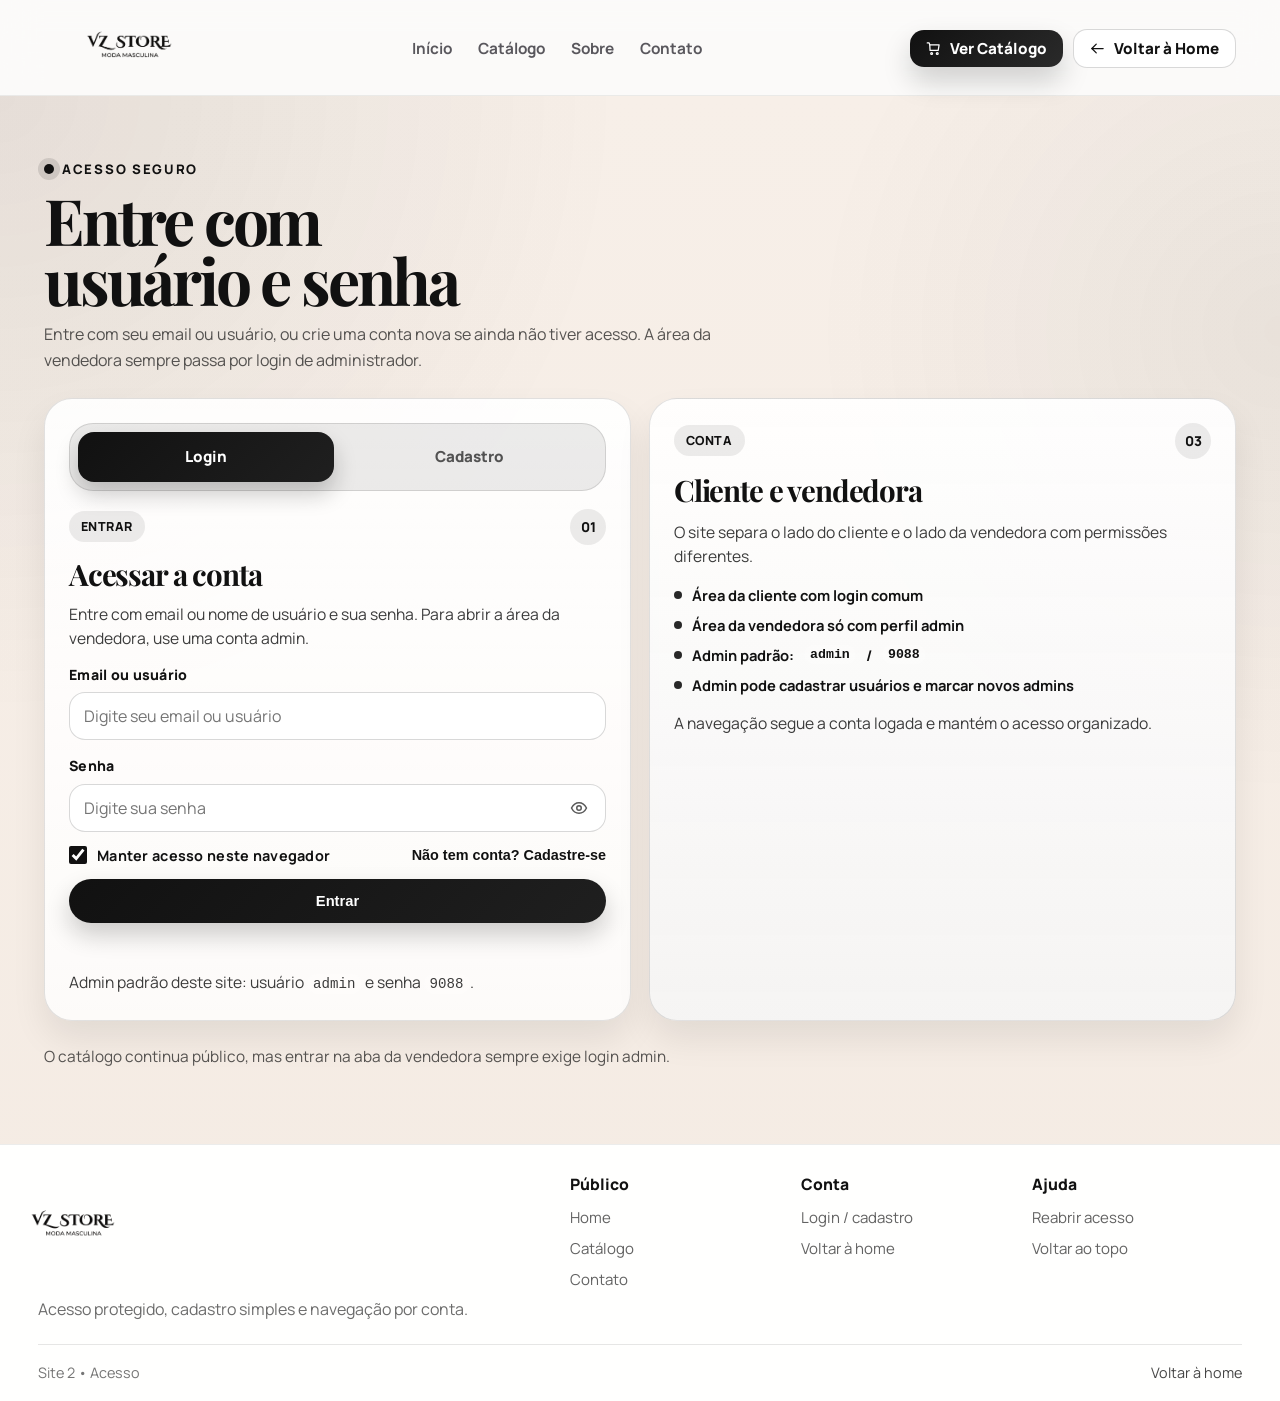
==== commit 3cbb710b: "Update vzstore site: rename pages, align logos, add sobre and contato pages, clean up client logic" ====
--- a/paginas/acesso.html
+++ b/paginas/acesso.html
@@ -29,8 +29,8 @@
         <nav class="nav" aria-label="Navegação principal">
           <a class="nav__link" href="index.html#inicio">Início</a>
           <a class="nav__link" href="catalogo.html">Catálogo</a>
-          <a class="nav__link" href="index.html#sobre">Sobre</a>
-          <a class="nav__link" href="index.html#contato" data-whatsapp-link data-whatsapp-fallback="index.html#contato">Contato</a>
+          <a class="nav__link" href="sobre.html">Sobre</a>
+          <a class="nav__link" href="contato.html">Contato</a>
         </nav>
 
         <div class="topbar__actions">
--- a/estilizacoes/styles.css
+++ b/estilizacoes/styles.css
@@ -4378,7 +4378,6 @@
   display: flex;
   flex-direction: column;
   gap: 16px;
-  align-items: flex-start;
 }
 
 .brand--footer {
@@ -5188,6 +5187,10 @@
   border: 0;
 }
 
+.brand--footer {
+  margin-left: -80px;
+}
+
 .brand--footer .brand__mark {
   width: clamp(240px, 18vw, 340px);
   height: clamp(108px, 7vw, 145px);
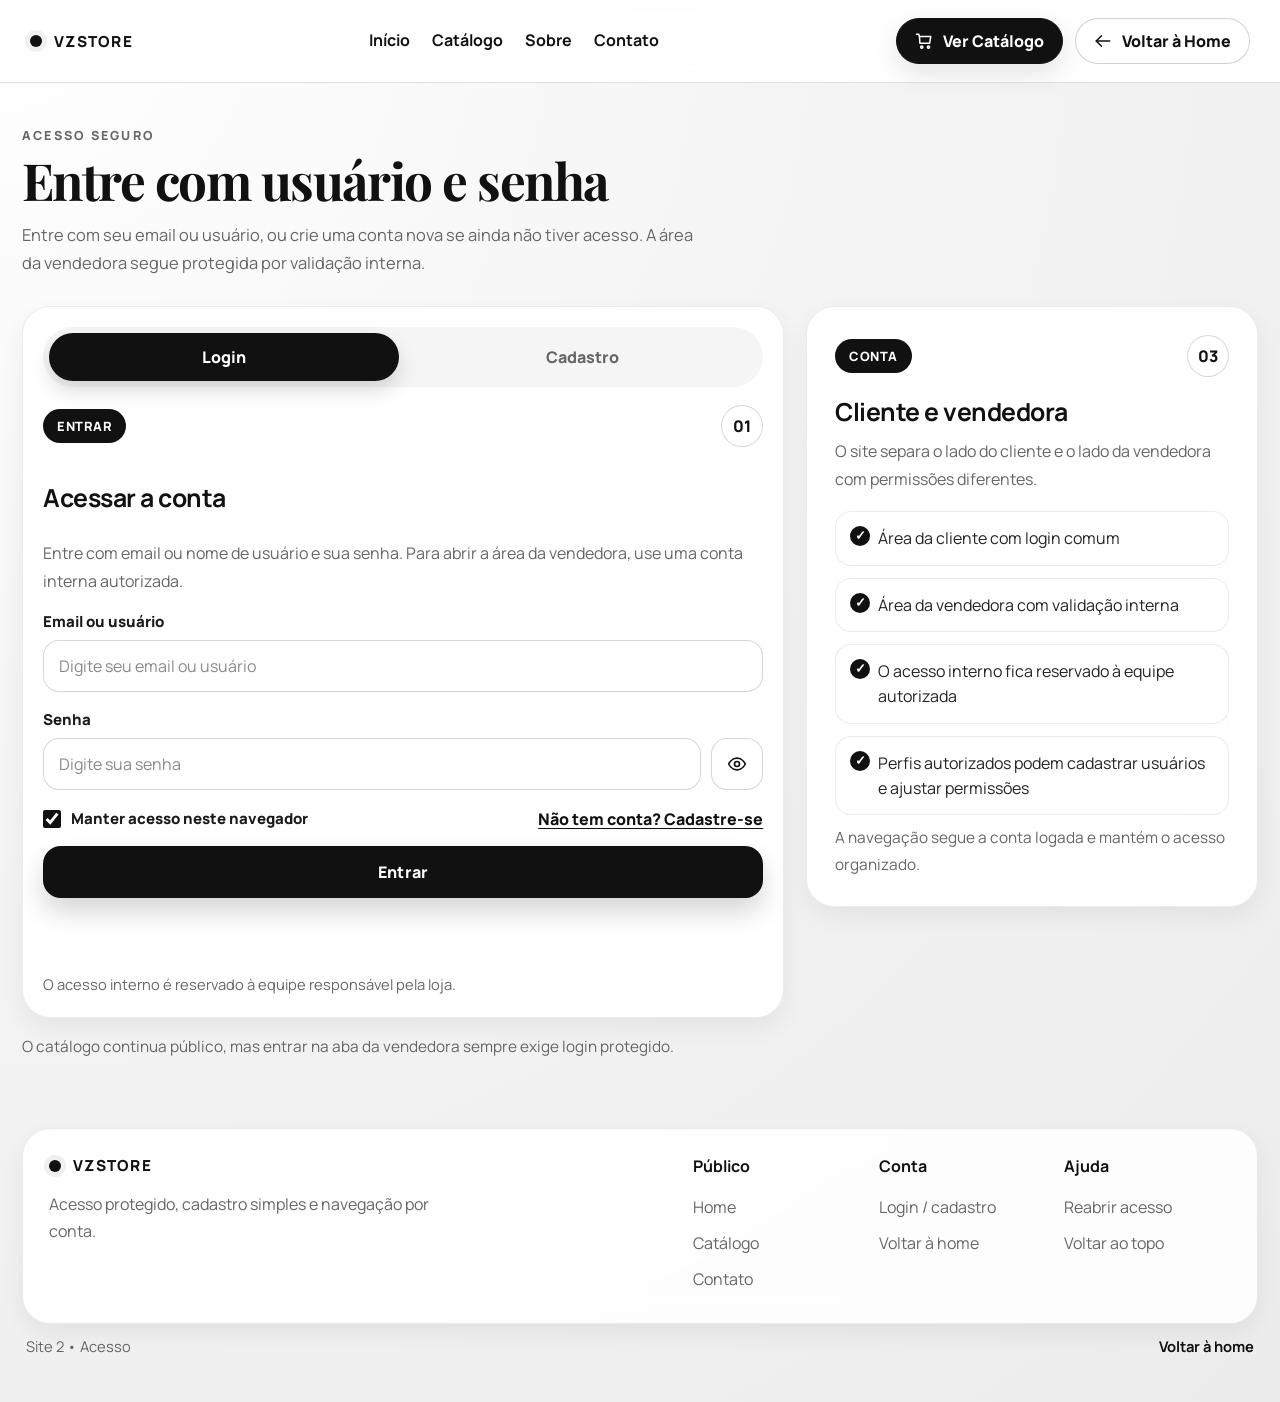
==== commit 64c4cc8e: "Atualiza site e conta interna" ====
--- a/paginas/acesso.html
+++ b/paginas/acesso.html
@@ -1,118 +1,902 @@
 <!doctype html>
 <html lang="pt-BR">
-  <head>
-    <meta charset="utf-8" />
-    <meta name="viewport" content="width=device-width, initial-scale=1" />
-    <title>VzSTORE | Acesso</title>
-    <meta
-      name="description"
-      content="Página de login e cadastro da loja."
-    />
-    <link rel="preconnect" href="https://fonts.googleapis.com" />
-    <link rel="preconnect" href="https://fonts.gstatic.com" crossorigin />
-    <link
-      href="https://fonts.googleapis.com/css2?family=Manrope:wght@400;500;600;700;800&family=Playfair+Display:wght@700;800&display=swap"
-      rel="stylesheet"
-    />
-    <link rel="stylesheet" href="../estilizacoes/styles.css" />
-  </head>
-  <body data-page="access">
-    <div class="page page--access">
-      <header class="topbar">
-        <div class="topbar__brand-group">
-          <a class="brand" href="index.html" aria-label="Página inicial">
-            <span class="brand__mark" aria-hidden="true"></span>
-            <span class="brand__name">VzSTORE</span>
-          </a>
+<head>
+  <meta charset="utf-8" />
+  <meta name="viewport" content="width=device-width, initial-scale=1" />
+  <title>VzSTORE | Acesso</title>
+  <meta name="description" content="Página de login e cadastro da loja." />
+
+  <link href="https://fonts.googleapis.com/css2?family=Manrope:wght@400;500;600;700;800&family=Playfair+Display:wght@700;800&display=swap" rel="stylesheet" />
+  <script defer src="../scripts/site.js"></script>
+
+  <style>
+    :root {
+      --bg: #f5f5f5;
+      --card: #ffffff;
+      --text: #111111;
+      --muted: #666666;
+      --line: rgba(0, 0, 0, 0.12);
+      --line-strong: rgba(0, 0, 0, 0.18);
+      --shadow: 0 10px 25px rgba(0, 0, 0, 0.06);
+      --shadow-strong: 0 18px 40px rgba(0, 0, 0, 0.10);
+      --font-body: "Manrope", sans-serif;
+      --font-title: "Playfair Display", serif;
+    }
+
+    * {
+      box-sizing: border-box;
+    }
+
+    html {
+      scroll-behavior: smooth;
+    }
+
+    body {
+      margin: 0;
+      font-family: var(--font-body);
+      background: radial-gradient(circle at top left, rgba(255,255,255,0.96), rgba(245,245,245,0.98) 38%, rgba(236,236,236,1) 100%);
+      color: var(--text);
+      min-height: 100vh;
+    }
+
+    a {
+      color: inherit;
+      text-decoration: none;
+    }
+
+    button,
+    input {
+      font: inherit;
+    }
+
+    :focus-visible {
+      outline: 3px solid #111;
+      outline-offset: 2px;
+    }
+
+    .page {
+      min-height: 100vh;
+      display: flex;
+      flex-direction: column;
+    }
+
+    .topbar {
+      display: flex;
+      justify-content: space-between;
+      align-items: center;
+      gap: 20px;
+      padding: 18px 30px;
+      background: rgba(255, 255, 255, 0.9);
+      border-bottom: 1px solid var(--line);
+      position: sticky;
+      top: 0;
+      z-index: 30;
+      backdrop-filter: blur(10px);
+    }
+
+    .brand {
+      display: inline-flex;
+      align-items: center;
+      gap: 12px;
+      font-weight: 800;
+      letter-spacing: 0.08em;
+      text-transform: uppercase;
+      white-space: nowrap;
+    }
+
+    .brand__mark {
+      width: 12px;
+      height: 12px;
+      border-radius: 999px;
+      background: #111;
+      box-shadow: 0 0 0 5px rgba(0, 0, 0, 0.06);
+    }
+
+    .brand__name {
+      font-size: 0.95rem;
+    }
+
+    .nav {
+      display: flex;
+      gap: 22px;
+      flex-wrap: wrap;
+      justify-content: center;
+      align-items: center;
+    }
+
+    .nav a {
+      color: #111;
+      font-weight: 700;
+      position: relative;
+      padding-bottom: 2px;
+    }
+
+    .nav a::after {
+      content: "";
+      position: absolute;
+      left: 0;
+      bottom: -2px;
+      width: 0;
+      height: 2px;
+      background: #111;
+      transition: width 0.2s ease;
+    }
+
+    .nav a:hover::after {
+      width: 100%;
+    }
+
+    .topbar__actions {
+      display: flex;
+      align-items: center;
+      gap: 12px;
+      flex-wrap: wrap;
+      justify-content: flex-end;
+    }
+
+    .btn {
+      display: inline-flex;
+      align-items: center;
+      justify-content: center;
+      gap: 10px;
+      padding: 11px 18px;
+      border-radius: 999px;
+      border: 1px solid transparent;
+      cursor: pointer;
+      font-weight: 800;
+      transition: transform 0.2s ease, background 0.2s ease, border-color 0.2s ease, opacity 0.2s ease;
+      white-space: nowrap;
+      background: transparent;
+    }
+
+    .btn:hover {
+      transform: translateY(-1px);
+    }
+
+    .btn--solid {
+      background: #111;
+      color: #fff;
+      border-color: #111;
+      box-shadow: 0 10px 24px rgba(0, 0, 0, 0.10);
+    }
+
+    .btn--solid:hover {
+      opacity: 0.94;
+    }
+
+    .btn--light {
+      background: #fff;
+      color: #111;
+      border-color: var(--line-strong);
+    }
+
+    .btn--light:hover {
+      background: #fafafa;
+    }
+
+    .btn__icon {
+      width: 18px;
+      height: 18px;
+      display: inline-flex;
+      flex: 0 0 auto;
+    }
+
+    .btn__icon svg {
+      width: 100%;
+      height: 100%;
+    }
+
+    .main {
+      flex: 1;
+      width: 100%;
+    }
+
+    .access {
+      width: min(100%, 1400px);
+      margin: 0 auto;
+      padding: 44px 22px 32px;
+    }
+
+    .access__intro {
+      max-width: 760px;
+      margin-bottom: 28px;
+    }
+
+    .access__eyebrow {
+      margin: 0 0 12px;
+      text-transform: uppercase;
+      letter-spacing: 0.18em;
+      font-weight: 800;
+      font-size: 0.78rem;
+      color: var(--muted);
+    }
+
+    .access__title {
+      margin: 0;
+      font-family: var(--font-title);
+      font-size: clamp(2.4rem, 4vw, 4.6rem);
+      line-height: 0.95;
+      letter-spacing: -0.03em;
+    }
+
+    .access__lead {
+      margin: 16px 0 0;
+      max-width: 680px;
+      color: var(--muted);
+      font-size: 1.03rem;
+      line-height: 1.75;
+    }
+
+    .access-grid {
+      display: grid;
+      grid-template-columns: 1.35fr 0.8fr;
+      gap: 22px;
+      align-items: start;
+    }
+
+    .access-card {
+      background: rgba(255, 255, 255, 0.94);
+      border: 1px solid rgba(0, 0, 0, 0.08);
+      border-radius: 28px;
+      box-shadow: var(--shadow);
+      overflow: hidden;
+      backdrop-filter: blur(12px);
+    }
+
+    .access-card--panel {
+      padding: 20px;
+    }
+
+    .access-card--info {
+      padding: 28px;
+      position: sticky;
+      top: 112px;
+    }
+
+    .access-card__top {
+      display: flex;
+      align-items: center;
+      justify-content: space-between;
+      gap: 16px;
+      margin-bottom: 18px;
+    }
+
+    .summary-card__chip {
+      display: inline-flex;
+      align-items: center;
+      justify-content: center;
+      padding: 8px 14px;
+      border-radius: 999px;
+      background: #111;
+      color: #fff;
+      font-weight: 800;
+      font-size: 0.8rem;
+      letter-spacing: 0.04em;
+      text-transform: uppercase;
+    }
+
+    .access-card__badge {
+      width: 42px;
+      height: 42px;
+      display: inline-flex;
+      align-items: center;
+      justify-content: center;
+      border-radius: 999px;
+      border: 1px solid rgba(0, 0, 0, 0.16);
+      font-weight: 900;
+      color: #111;
+      background: rgba(255, 255, 255, 0.8);
+    }
+
+    .access-card h3 {
+      margin: 0;
+      font-size: 1.55rem;
+      letter-spacing: -0.02em;
+    }
+
+    .access-card p {
+      margin: 10px 0 0;
+      color: var(--muted);
+      line-height: 1.7;
+    }
+
+    .access-tabs {
+      display: inline-flex;
+      width: 100%;
+      gap: 8px;
+      padding: 6px;
+      background: rgba(0, 0, 0, 0.04);
+      border-radius: 999px;
+      margin-bottom: 18px;
+    }
+
+    .access-tab {
+      flex: 1;
+      border: 0;
+      border-radius: 999px;
+      padding: 13px 16px;
+      background: transparent;
+      color: var(--muted);
+      font-weight: 800;
+      cursor: pointer;
+      transition: all 0.2s ease;
+    }
+
+    .access-tab.is-active {
+      background: #111;
+      color: #fff;
+      box-shadow: 0 10px 20px rgba(0, 0, 0, 0.14);
+    }
+
+    .access-panel {
+      display: none;
+    }
+
+    .access-panel.is-active {
+      display: block;
+    }
+
+    .access-form {
+      display: grid;
+      gap: 16px;
+    }
+
+    .field,
+    .field-grid .field {
+      display: grid;
+      gap: 8px;
+    }
+
+    .field > span,
+    .field label > span {
+      font-weight: 800;
+      font-size: 0.94rem;
+      color: #1a1a1a;
+    }
+
+    .field input {
+      width: 100%;
+      border: 1px solid rgba(0, 0, 0, 0.16);
+      border-radius: 16px;
+      padding: 14px 15px;
+      background: rgba(255, 255, 255, 0.95);
+      color: #111;
+      transition: border-color 0.2s ease, box-shadow 0.2s ease, background 0.2s ease;
+    }
+
+    .field input::placeholder {
+      color: #8a8a8a;
+    }
+
+    .field input:focus {
+      border-color: #111;
+      box-shadow: 0 0 0 4px rgba(0, 0, 0, 0.08);
+      background: #fff;
+    }
+
+    .field--password {
+      gap: 8px;
+    }
+
+    .field__password {
+      display: flex;
+      align-items: stretch;
+      gap: 10px;
+    }
+
+    .field__password input {
+      flex: 1;
+    }
+
+    .password-toggle {
+      width: 52px;
+      height: 52px;
+      border-radius: 16px;
+      border: 1px solid rgba(0, 0, 0, 0.16);
+      background: #fff;
+      color: #111;
+      display: inline-flex;
+      align-items: center;
+      justify-content: center;
+      cursor: pointer;
+      transition: transform 0.2s ease, background 0.2s ease, border-color 0.2s ease;
+    }
+
+    .password-toggle:hover {
+      transform: translateY(-1px);
+      background: #f6f6f6;
+    }
+
+    .password-toggle__icon {
+      width: 20px;
+      height: 20px;
+    }
+
+    .password-toggle__icon--hide {
+      display: none;
+    }
+
+    .password-toggle.is-visible .password-toggle__icon--show {
+      display: none;
+    }
+
+    .password-toggle.is-visible .password-toggle__icon--hide {
+      display: block;
+    }
+
+    .field-grid {
+      display: grid;
+      grid-template-columns: repeat(2, minmax(0, 1fr));
+      gap: 14px;
+    }
+
+    .field--wide {
+      grid-column: 1 / -1;
+    }
+
+    .field--inline {
+      display: inline-flex;
+      align-items: center;
+      gap: 10px;
+      color: var(--muted);
+      font-weight: 600;
+    }
+
+    .field--inline input {
+      width: 18px;
+      height: 18px;
+      accent-color: #111;
+      margin: 0;
+    }
+
+    .access-form__meta {
+      display: flex;
+      align-items: center;
+      justify-content: space-between;
+      gap: 14px;
+      flex-wrap: wrap;
+      margin-top: 2px;
+    }
+
+    .access-form__link {
+      border: 0;
+      background: transparent;
+      color: #111;
+      font-weight: 800;
+      padding: 0;
+      cursor: pointer;
+      text-decoration: underline;
+      text-underline-offset: 3px;
+    }
+
+    .access-card__action {
+      width: 100%;
+      border: 0;
+      border-radius: 18px;
+      padding: 15px 18px;
+      background: #111;
+      color: #fff;
+      font-weight: 900;
+      font-size: 1rem;
+      letter-spacing: 0.01em;
+      cursor: pointer;
+      transition: transform 0.2s ease, background 0.2s ease, box-shadow 0.2s ease;
+      box-shadow: 0 14px 26px rgba(0, 0, 0, 0.16);
+    }
+
+    .access-card__action:hover {
+      transform: translateY(-1px);
+      background: #000;
+    }
+
+    .access-form__status {
+      min-height: 22px;
+      margin: 0;
+      font-weight: 700;
+    }
+
+    .access-form__status.is-error {
+      color: #b42318;
+    }
+
+    .access-form__status.is-success {
+      color: #067647;
+    }
+
+    .access-form__hint {
+      color: var(--muted);
+      font-size: 0.92rem;
+      line-height: 1.65;
+      margin: 0;
+    }
+
+    .access-card--info .access-card__list {
+      list-style: none;
+      padding: 0;
+      margin: 18px 0 0;
+      display: grid;
+      gap: 12px;
+    }
+
+    .access-card--info .access-card__list li {
+      position: relative;
+      padding: 14px 14px 14px 42px;
+      border: 1px solid rgba(0, 0, 0, 0.08);
+      border-radius: 16px;
+      background: rgba(255, 255, 255, 0.62);
+      color: #242424;
+      line-height: 1.55;
+    }
+
+    .access-card--info .access-card__list li::before {
+      content: "✓";
+      position: absolute;
+      left: 14px;
+      top: 14px;
+      width: 20px;
+      height: 20px;
+      display: inline-flex;
+      align-items: center;
+      justify-content: center;
+      border-radius: 999px;
+      background: #111;
+      color: #fff;
+      font-size: 0.8rem;
+      font-weight: 900;
+    }
+
+    .access-note {
+      margin: 16px 0 0;
+      color: var(--muted);
+      line-height: 1.7;
+      font-size: 0.96rem;
+    }
+
+    code {
+      padding: 2px 7px;
+      border-radius: 8px;
+      background: rgba(0, 0, 0, 0.07);
+      border: 1px solid rgba(0, 0, 0, 0.08);
+      font-family: ui-monospace, SFMono-Regular, Menlo, Monaco, Consolas, "Liberation Mono", monospace;
+      font-size: 0.92em;
+    }
+
+    .footer {
+      width: min(100%, 1400px);
+      margin: 14px auto 24px;
+      padding: 22px;
+    }
+
+    .footer__inner {
+      background: rgba(255, 255, 255, 0.88);
+      border: 1px solid rgba(0, 0, 0, 0.08);
+      border-radius: 28px;
+      box-shadow: var(--shadow);
+      backdrop-filter: blur(16px);
+      padding: 26px;
+      display: grid;
+      grid-template-columns: 1.15fr 1fr;
+      gap: 26px;
+    }
+
+    .footer__brand p {
+      margin: 14px 0 0;
+      max-width: 42ch;
+      color: var(--muted);
+      line-height: 1.7;
+    }
+
+    .brand--footer {
+      display: inline-flex;
+    }
+
+    .footer__columns {
+      display: grid;
+      grid-template-columns: repeat(3, minmax(0, 1fr));
+      gap: 18px;
+    }
+
+    .footer__group h3 {
+      margin: 0 0 12px;
+      font-size: 1rem;
+    }
+
+    .footer__group a {
+      display: block;
+      color: var(--muted);
+      padding: 7px 0;
+      transition: color 0.2s ease;
+    }
+
+    .footer__group a:hover {
+      color: #111;
+    }
+
+    .footer__small {
+      width: min(100%, 1400px);
+      margin: 12px auto 0;
+      display: flex;
+      justify-content: space-between;
+      gap: 12px;
+      color: var(--muted);
+      font-size: 0.92rem;
+      padding: 0 4px;
+    }
+
+    .footer__small a {
+      color: #111;
+      font-weight: 700;
+    }
+
+    @media (max-width: 1120px) {
+      .topbar {
+        flex-direction: column;
+        align-items: stretch;
+        border-radius: 28px;
+        margin: 12px auto 0;
+      }
+
+      .nav {
+        justify-content: center;
+      }
+
+      .topbar__actions {
+        justify-content: center;
+      }
+
+      .access-grid {
+        grid-template-columns: 1fr;
+      }
+
+      .access-card--info {
+        position: static;
+      }
+
+      .footer__inner {
+        grid-template-columns: 1fr;
+      }
+    }
+
+    @media (max-width: 760px) {
+      .access {
+        padding-inline: 16px;
+        padding-top: 24px;
+      }
+
+      .topbar {
+        padding: 16px;
+      }
+
+      .nav {
+        gap: 18px;
+      }
+
+      .access-card--panel,
+      .access-card--info,
+      .footer__inner {
+        padding: 18px;
+      }
+
+      .field-grid {
+        grid-template-columns: 1fr;
+      }
+
+      .footer__columns {
+        grid-template-columns: 1fr 1fr;
+      }
+
+      .footer__small {
+        flex-direction: column;
+        align-items: flex-start;
+      }
+    }
+
+    @media (max-width: 520px) {
+      .btn {
+        width: 100%;
+      }
+
+      .topbar__actions {
+        width: 100%;
+      }
+
+      .topbar__actions .btn {
+        width: 100%;
+      }
+
+      .access-form__meta {
+        flex-direction: column;
+        align-items: flex-start;
+      }
+
+      .footer__columns {
+        grid-template-columns: 1fr;
+      }
+
+      .access__title {
+        font-size: 2.2rem;
+      }
+    }
+  </style>
+</head>
+
+<body data-page="access">
+  <div class="page page--access">
+    <header class="topbar">
+      <a class="brand" href="index.html" aria-label="Página inicial">
+        <span class="brand__mark" aria-hidden="true"></span>
+        <span class="brand__name">VzSTORE</span>
+      </a>
+
+      <nav class="nav" aria-label="Navegação principal">
+        <a href="index.html#inicio">Início</a>
+        <a href="catalogo.html">Catálogo</a>
+        <a href="sobre.html">Sobre</a>
+        <a href="contato.html">Contato</a>
+      </nav>
+
+      <div class="topbar__actions">
+        <a class="btn btn--solid" href="catalogo.html">
+          <span class="btn__icon" aria-hidden="true">
+            <svg viewBox="0 0 24 24" fill="none" stroke="currentColor" stroke-width="2" stroke-linecap="round" stroke-linejoin="round">
+              <path d="M6 6h15l-1.5 9h-13z" />
+              <path d="M6 6 5 3H2" />
+              <circle cx="9" cy="20" r="1.5" />
+              <circle cx="18" cy="20" r="1.5" />
+            </svg>
+          </span>
+          <span>Ver Catálogo</span>
+        </a>
+
+        <a class="btn btn--light" href="index.html">
+          <span class="btn__icon" aria-hidden="true">
+            <svg viewBox="0 0 24 24" fill="none" stroke="currentColor" stroke-width="2" stroke-linecap="round" stroke-linejoin="round">
+              <path d="M3 12h18" />
+              <path d="m10 5-7 7 7 7" />
+            </svg>
+          </span>
+          <span>Voltar à Home</span>
+        </a>
+      </div>
+    </header>
+
+    <main class="main">
+      <section class="access" aria-labelledby="acesso-title">
+        <div class="access__intro">
+          <p class="access__eyebrow">Acesso seguro</p>
+          <h1 class="access__title" id="acesso-title">Entre com usuário e senha</h1>
+          <p class="access__lead">
+            Entre com seu email ou usuário, ou crie uma conta nova se ainda não tiver acesso. A área da vendedora segue protegida por validação interna.
+          </p>
         </div>
 
-        <nav class="nav" aria-label="Navegação principal">
-          <a class="nav__link" href="index.html#inicio">Início</a>
-          <a class="nav__link" href="catalogo.html">Catálogo</a>
-          <a class="nav__link" href="sobre.html">Sobre</a>
-          <a class="nav__link" href="contato.html">Contato</a>
-        </nav>
-
-        <div class="topbar__actions">
-          <a class="btn btn--solid" href="catalogo.html">
-            <span class="btn__icon" aria-hidden="true">
-              <svg viewBox="0 0 24 24" fill="none" stroke="currentColor" stroke-width="2" stroke-linecap="round" stroke-linejoin="round">
-                <path d="M6 6h15l-1.5 9h-13z" />
-                <path d="M6 6 5 3H2" />
-                <circle cx="9" cy="20" r="1.5" />
-                <circle cx="18" cy="20" r="1.5" />
-              </svg>
-            </span>
-            <span>Ver Catálogo</span>
-          </a>
-          <a class="btn btn--light" href="index.html">
-            <span class="btn__icon" aria-hidden="true">
-              <svg viewBox="0 0 24 24" fill="none" stroke="currentColor" stroke-width="2" stroke-linecap="round" stroke-linejoin="round">
-                <path d="M3 12h18" />
-                <path d="m10 5-7 7 7 7" />
-              </svg>
-            </span>
-            <span>Voltar à Home</span>
-          </a>
-        </div>
-      </header>
-
-      <main class="main">
-        <section class="access" aria-labelledby="acesso-title">
-          <div class="access__intro">
-            <p class="access__eyebrow">Acesso seguro</p>
-            <h1 class="access__title" id="acesso-title">Entre com usuário e senha</h1>
-            <p class="access__lead">
-              Entre com seu email ou usuário, ou crie uma conta nova se ainda não tiver acesso. A área da vendedora
-              sempre passa por login de administrador.
-            </p>
-          </div>
-
-          <div class="access-grid">
-            <article class="access-card access-card--panel">
-              <div class="access-tabs" role="tablist" aria-label="Entrar ou cadastrar">
-                <button class="access-tab is-active" type="button" role="tab" aria-selected="true" data-access-tab="login">
-                  Login
-                </button>
-                <button class="access-tab" type="button" role="tab" aria-selected="false" data-access-tab="register">
-                  Cadastro
-                </button>
-              </div>
-
-              <div class="access-panel is-active" data-access-panel="login" role="tabpanel">
-                <form class="access-form" data-login-form>
-                  <div class="access-card__top">
-                    <span class="summary-card__chip">Entrar</span>
-                    <span class="access-card__badge" aria-hidden="true">01</span>
+        <div class="access-grid">
+          <article class="access-card access-card--panel">
+            <div class="access-tabs" role="tablist" aria-label="Entrar ou cadastrar">
+              <button class="access-tab is-active" type="button" role="tab" aria-selected="true" data-access-tab="login">
+                Login
+              </button>
+              <button class="access-tab" type="button" role="tab" aria-selected="false" data-access-tab="register">
+                Cadastro
+              </button>
+            </div>
+
+            <div class="access-panel is-active" data-access-panel="login" role="tabpanel">
+              <form class="access-form" data-login-form>
+                <div class="access-card__top">
+                  <span class="summary-card__chip">Entrar</span>
+                  <span class="access-card__badge" aria-hidden="true">01</span>
+                </div>
+
+                <h3>Acessar a conta</h3>
+                <p>Entre com email ou nome de usuário e sua senha. Para abrir a área da vendedora, use uma conta interna autorizada.</p>
+
+                <input type="hidden" name="next" value="" data-login-next />
+
+                <label class="field">
+                  <span>Email ou usuário</span>
+                  <input
+                    type="text"
+                    name="identifier"
+                    autocomplete="username"
+                    placeholder="Digite seu email ou usuário"
+                    required
+                    data-login-identifier
+                  />
+                </label>
+
+                <div class="field field--password">
+                  <label for="login-password"><span>Senha</span></label>
+                  <div class="field__password">
+                    <input
+                      id="login-password"
+                      type="password"
+                      name="password"
+                      autocomplete="current-password"
+                      placeholder="Digite sua senha"
+                      required
+                      data-login-password
+                    />
+                    <button
+                      class="password-toggle"
+                      type="button"
+                      data-toggle-password
+                      aria-pressed="false"
+                      aria-label="Mostrar senha"
+                      title="Mostrar senha"
+                    >
+                      <svg class="password-toggle__icon password-toggle__icon--show" viewBox="0 0 24 24" fill="none" stroke="currentColor" stroke-width="2" stroke-linecap="round" stroke-linejoin="round" aria-hidden="true">
+                        <path d="M2 12s3.5-7 10-7 10 7 10 7-3.5 7-10 7-10-7-10-7Z" />
+                        <circle cx="12" cy="12" r="3" />
+                      </svg>
+                      <svg class="password-toggle__icon password-toggle__icon--hide" viewBox="0 0 24 24" fill="none" stroke="currentColor" stroke-width="2" stroke-linecap="round" stroke-linejoin="round" aria-hidden="true">
+                        <path d="M3 3l18 18" />
+                        <path d="M10.6 10.6A3 3 0 0 0 12 15a3 3 0 0 0 2.4-1.2" />
+                        <path d="M5.6 5.6C3.5 7.5 2 12 2 12s3.5 7 10 7a10.4 10.4 0 0 0 3.4-.6" />
+                        <path d="M18.4 18.4C20.5 16.5 22 12 22 12s-3.5-7-10-7a10.4 10.4 0 0 0-3.4.6" />
+                      </svg>
+                    </button>
                   </div>
-                  <h3>Acessar a conta</h3>
-                  <p>Entre com email ou nome de usuário e sua senha. Para abrir a área da vendedora, use uma conta admin.</p>
-
-                  <input type="hidden" name="next" value="" data-login-next />
-
+                </div>
+
+                <div class="access-form__meta">
+                  <label class="field field--inline">
+                    <input type="checkbox" name="remember" checked />
+                    <span>Manter acesso neste navegador</span>
+                  </label>
+                  <button class="access-form__link" type="button" data-access-switch="register">
+                    Não tem conta? Cadastre-se
+                  </button>
+                </div>
+
+                <button class="access-card__action" type="submit">Entrar</button>
+                <p class="access-form__status" data-login-message></p>
+                <p class="access-form__hint">O acesso interno é reservado à equipe responsável pela loja.</p>
+              </form>
+            </div>
+
+            <div class="access-panel" data-access-panel="register" hidden role="tabpanel">
+              <form class="access-form" data-register-form>
+                <div class="access-card__top">
+                  <span class="summary-card__chip">Cadastro</span>
+                  <span class="access-card__badge" aria-hidden="true">02</span>
+                </div>
+
+                <h3>Criar conta</h3>
+                <p>Cadastre-se em poucos passos e depois use seu email ou usuário para entrar sempre que voltar.</p>
+
+                <div class="field-grid">
                   <label class="field">
-                    <span>Email ou usuário</span>
-                    <input
-                      type="text"
-                      name="identifier"
-                      autocomplete="username"
-                      placeholder="Digite seu email ou usuário"
-                      required
-                      data-login-identifier
-                    />
+                    <span>Nome</span>
+                    <input type="text" name="name" autocomplete="name" placeholder="Seu nome" required data-register-name />
                   </label>
 
+                  <label class="field">
+                    <span>Email</span>
+                    <input type="email" name="email" autocomplete="email" placeholder="voce@exemplo.com" required data-register-email />
+                  </label>
+
+                  <label class="field">
+                    <span>Usuário</span>
+                    <input type="text" name="username" autocomplete="username" placeholder="Escolha um usuário" required data-register-username />
+                  </label>
+
+                  <label class="field field--wide">
+                    <span>Foto do perfil</span>
+                    <input type="file" name="imageFile" accept="image/*" data-register-image-file />
+                  </label>
+
                   <div class="field field--password">
-                    <label for="login-password"><span>Senha</span></label>
+                    <label for="register-password"><span>Senha</span></label>
                     <div class="field__password">
                       <input
-                        id="login-password"
+                        id="register-password"
                         type="password"
                         name="password"
-                        autocomplete="current-password"
-                        placeholder="Digite sua senha"
+                        autocomplete="new-password"
+                        placeholder="Crie sua senha"
                         required
-                        data-login-password
+                        data-register-password
                       />
                       <button
                         class="password-toggle"
@@ -136,174 +920,97 @@
                     </div>
                   </div>
 
-                  <div class="access-form__meta">
-                    <label class="field field--inline">
-                      <input type="checkbox" name="remember" checked />
-                      <span>Manter acesso neste navegador</span>
-                    </label>
-                    <button class="access-form__link" type="button" data-access-switch="register">
-                      Não tem conta? Cadastre-se
-                    </button>
-                  </div>
-
-                  <button class="access-card__action" type="submit">Entrar</button>
-                  <p class="access-form__status" data-login-message></p>
-                  <p class="access-form__hint">Admin padrão deste site: usuário <code>admin</code> e senha <code>9088</code>.</p>
-                </form>
-              </div>
-
-              <div class="access-panel" data-access-panel="register" hidden role="tabpanel">
-                <form class="access-form" data-register-form>
-                  <div class="access-card__top">
-                    <span class="summary-card__chip">Cadastro</span>
-                    <span class="access-card__badge" aria-hidden="true">02</span>
-                  </div>
-                  <h3>Criar conta</h3>
-                  <p>Cadastre-se em poucos passos e depois use seu email ou usuário para entrar sempre que voltar.</p>
-
-                  <div class="field-grid">
-                    <label class="field">
-                      <span>Nome</span>
-                      <input type="text" name="name" autocomplete="name" placeholder="Seu nome" required data-register-name />
-                    </label>
-                    <label class="field">
-                      <span>Email</span>
-                      <input type="email" name="email" autocomplete="email" placeholder="voce@exemplo.com" required data-register-email />
-                    </label>
-                    <label class="field">
-                      <span>Usuário</span>
-                      <input type="text" name="username" autocomplete="username" placeholder="Escolha um usuário" required data-register-username />
-                    </label>
-                    <label class="field field--wide">
-                      <span>Foto do perfil</span>
-                      <input type="file" name="imageFile" accept="image/*" data-register-image-file />
-                    </label>
-
-                    <div class="field field--password">
-                      <label for="register-password"><span>Senha</span></label>
-                      <div class="field__password">
-                        <input
-                          id="register-password"
-                          type="password"
-                          name="password"
-                          autocomplete="new-password"
-                          placeholder="Crie sua senha"
-                          required
-                          data-register-password
-                        />
-                        <button
-                          class="password-toggle"
-                          type="button"
-                          data-toggle-password
-                          aria-pressed="false"
-                          aria-label="Mostrar senha"
-                          title="Mostrar senha"
-                        >
-                          <svg class="password-toggle__icon password-toggle__icon--show" viewBox="0 0 24 24" fill="none" stroke="currentColor" stroke-width="2" stroke-linecap="round" stroke-linejoin="round" aria-hidden="true">
-                            <path d="M2 12s3.5-7 10-7 10 7 10 7-3.5 7-10 7-10-7-10-7Z" />
-                            <circle cx="12" cy="12" r="3" />
-                          </svg>
-                          <svg class="password-toggle__icon password-toggle__icon--hide" viewBox="0 0 24 24" fill="none" stroke="currentColor" stroke-width="2" stroke-linecap="round" stroke-linejoin="round" aria-hidden="true">
-                            <path d="M3 3l18 18" />
-                            <path d="M10.6 10.6A3 3 0 0 0 12 15a3 3 0 0 0 2.4-1.2" />
-                            <path d="M5.6 5.6C3.5 7.5 2 12 2 12s3.5 7 10 7a10.4 10.4 0 0 0 3.4-.6" />
-                            <path d="M18.4 18.4C20.5 16.5 22 12 22 12s-3.5-7-10-7a10.4 10.4 0 0 0-3.4.6" />
-                          </svg>
-                        </button>
-                      </div>
-                    </div>
-
-                    <label class="field">
-                      <span>Confirmar senha</span>
-                      <input
-                        type="password"
-                        name="confirmPassword"
-                        autocomplete="new-password"
-                        placeholder="Repita sua senha"
-                        required
-                        data-register-confirm
-                      />
-                    </label>
-                  </div>
-
-                  <div class="access-form__meta">
-                    <p class="access-form__hint">Você poderá entrar usando seu email ou seu usuário.</p>
-                    <button class="access-form__link" type="button" data-access-switch="login">
-                      Já tenho conta
-                    </button>
-                  </div>
-
-                  <button class="access-card__action" type="submit">Criar conta e entrar</button>
-                  <p class="access-form__status" data-register-message></p>
-                </form>
-              </div>
-            </article>
-
-            <article class="access-card access-card--info">
-              <div class="access-card__top">
-                <span class="summary-card__chip">Conta</span>
-                <span class="access-card__badge" aria-hidden="true">03</span>
-              </div>
-              <h3>Cliente e vendedora</h3>
-              <p>O site separa o lado do cliente e o lado da vendedora com permissões diferentes.</p>
-              <ul class="access-card__list" aria-label="Dicas de acesso">
-                <li>Área da cliente com login comum</li>
-                <li>Área da vendedora só com perfil admin</li>
-                <li>Admin padrão: <code>admin</code> / <code>9088</code></li>
-                <li>Admin pode cadastrar usuários e marcar novos admins</li>
-              </ul>
-              <p class="access-note">
-                A navegação segue a conta logada e mantém o acesso organizado.
-              </p>
-            </article>
+                  <label class="field">
+                    <span>Confirmar senha</span>
+                    <input
+                      type="password"
+                      name="confirmPassword"
+                      autocomplete="new-password"
+                      placeholder="Repita sua senha"
+                      required
+                      data-register-confirm
+                    />
+                  </label>
+                </div>
+
+                <div class="access-form__meta">
+                  <p class="access-form__hint">Você poderá entrar usando seu email ou seu usuário.</p>
+                  <button class="access-form__link" type="button" data-access-switch="login">
+                    Já tenho conta
+                  </button>
+                </div>
+
+                <button class="access-card__action" type="submit">Criar conta e entrar</button>
+                <p class="access-form__status" data-register-message></p>
+              </form>
+            </div>
+          </article>
+
+          <article class="access-card access-card--info">
+            <div class="access-card__top">
+              <span class="summary-card__chip">Conta</span>
+              <span class="access-card__badge" aria-hidden="true">03</span>
+            </div>
+
+            <h3>Cliente e vendedora</h3>
+            <p>O site separa o lado do cliente e o lado da vendedora com permissões diferentes.</p>
+
+            <ul class="access-card__list" aria-label="Dicas de acesso">
+              <li>Área da cliente com login comum</li>
+              <li>Área da vendedora com validação interna</li>
+              <li>O acesso interno fica reservado à equipe autorizada</li>
+              <li>Perfis autorizados podem cadastrar usuários e ajustar permissões</li>
+            </ul>
+
+            <p class="access-note">
+              A navegação segue a conta logada e mantém o acesso organizado.
+            </p>
+          </article>
+        </div>
+
+        <p class="access-note">
+          O catálogo continua público, mas entrar na aba da vendedora sempre exige login protegido.
+        </p>
+      </section>
+    </main>
+
+    <footer class="footer">
+      <div class="footer__inner">
+        <div class="footer__brand">
+          <a class="brand brand--footer" href="index.html">
+            <span class="brand__mark" aria-hidden="true"></span>
+            <span class="brand__name">VzSTORE</span>
+          </a>
+          <p>Acesso protegido, cadastro simples e navegação por conta.</p>
+        </div>
+
+        <div class="footer__columns">
+          <div class="footer__group">
+            <h3>Público</h3>
+            <a href="index.html">Home</a>
+            <a href="catalogo.html">Catálogo</a>
+            <a href="index.html#contato">Contato</a>
           </div>
 
-          <p class="access-note">
-            O catálogo continua público, mas entrar na aba da vendedora sempre exige login admin.
-          </p>
-        </section>
-      </main>
-
-      <footer class="footer">
-        <div class="footer__inner">
-          <div class="footer__brand">
-            <a class="brand brand--footer" href="index.html">
-              <span class="brand__mark" aria-hidden="true"></span>
-              <span class="brand__name">VzSTORE</span>
-            </a>
-            <p>
-              Acesso protegido, cadastro simples e navegação por conta.
-            </p>
+          <div class="footer__group">
+            <h3>Conta</h3>
+            <a href="acesso.html">Login / cadastro</a>
+            <a href="index.html">Voltar à home</a>
           </div>
 
-          <div class="footer__columns">
-            <div class="footer__group">
-              <h3>Público</h3>
-              <a href="index.html">Home</a>
-              <a href="catalogo.html">Catálogo</a>
-              <a href="index.html#contato" data-whatsapp-link data-whatsapp-fallback="index.html#contato">Contato</a>
-            </div>
-
-            <div class="footer__group">
-              <h3>Conta</h3>
-              <a href="acesso.html">Login / cadastro</a>
-              <a href="index.html">Voltar à home</a>
-            </div>
-
-            <div class="footer__group">
-              <h3>Ajuda</h3>
-              <a href="acesso.html">Reabrir acesso</a>
-              <a href="#acesso-title">Voltar ao topo</a>
-            </div>
+          <div class="footer__group">
+            <h3>Ajuda</h3>
+            <a href="acesso.html">Reabrir acesso</a>
+            <a href="#acesso-title">Voltar ao topo</a>
           </div>
         </div>
-
-        <div class="footer__small">
-          <span>Site 2 • Acesso</span>
-          <a href="index.html">Voltar à home</a>
-        </div>
-      </footer>
-    </div>
-    <script defer src="../scripts/site.js"></script>
-  </body>
+      </div>
+
+      <div class="footer__small">
+        <span>Site 2 • Acesso</span>
+        <a href="index.html">Voltar à home</a>
+      </div>
+    </footer>
+  </div>
+</body>
 </html>
